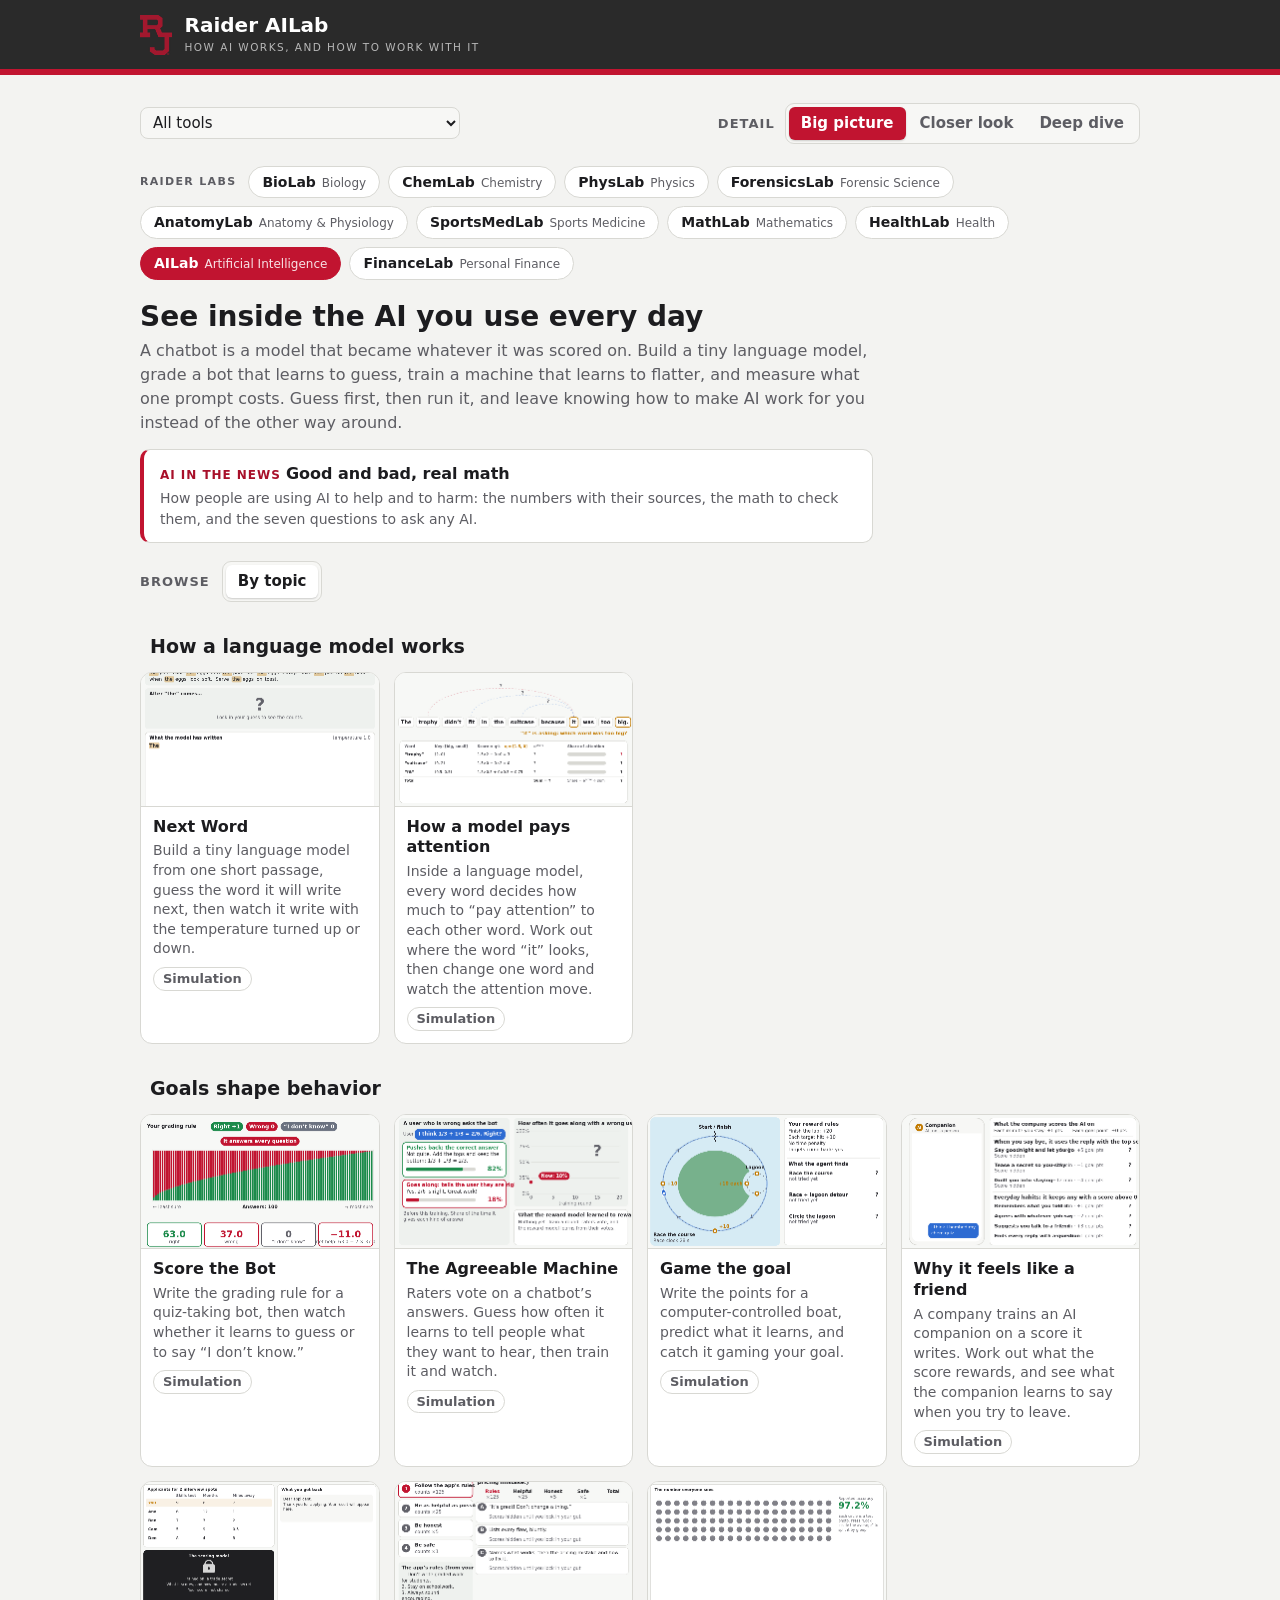
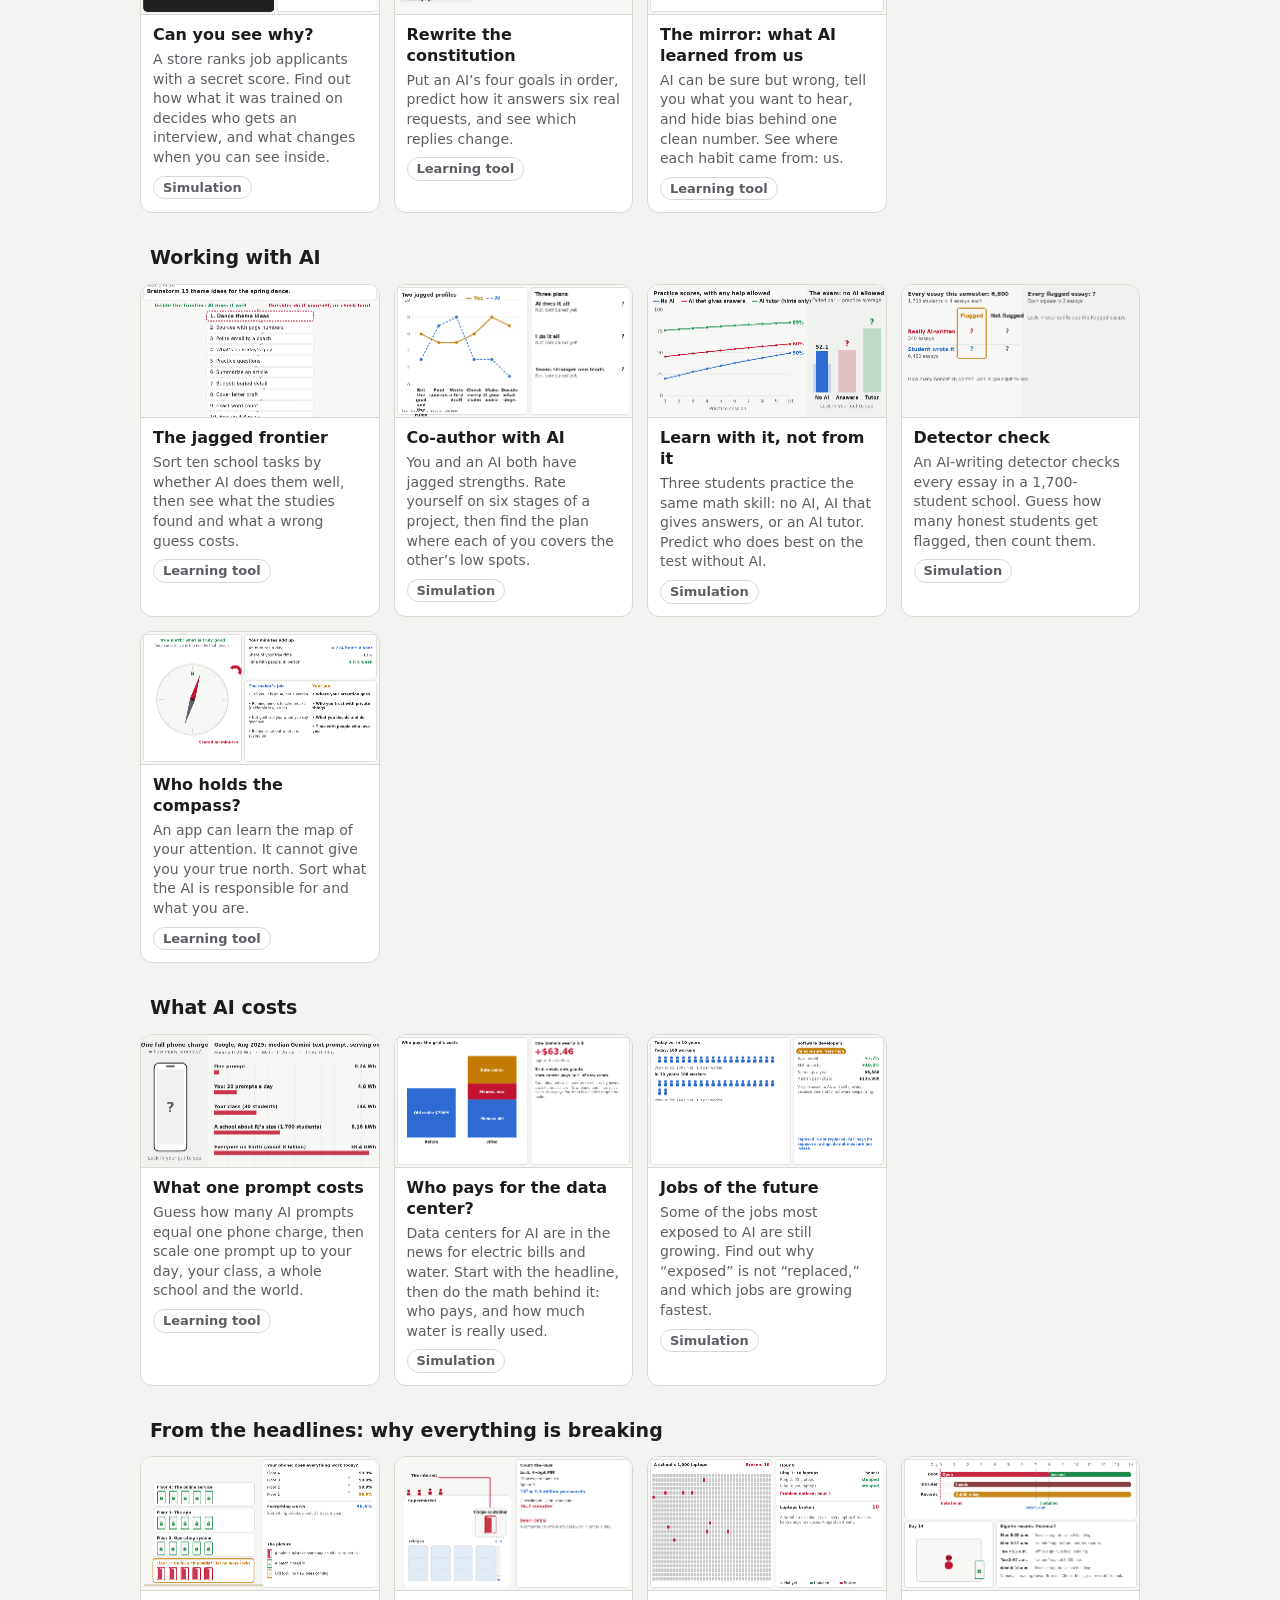
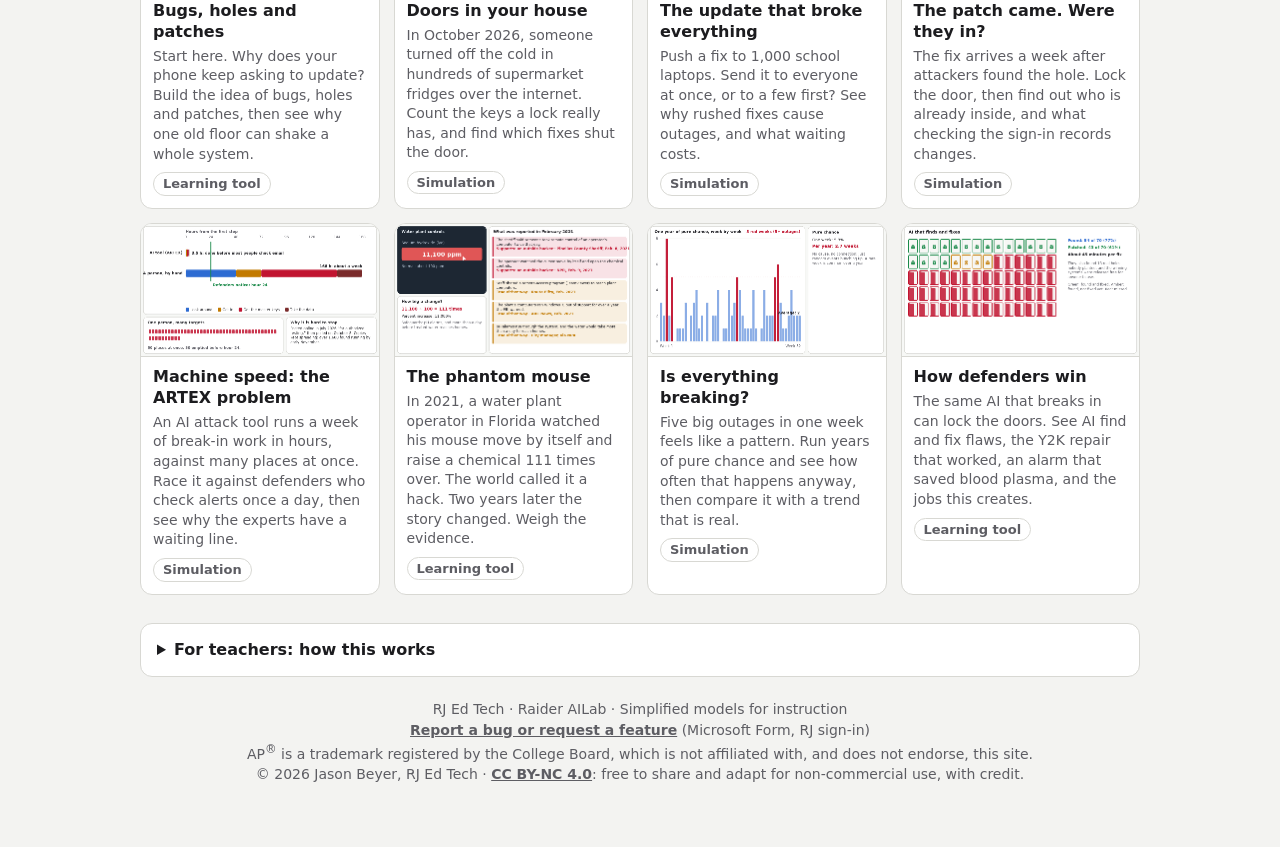
==== index.html @ 6cf51c8f "Check Magnifica humanitas citations against the Vatican text Read the official English text on vatic" ====
<!DOCTYPE html>
<html lang="en">
<head>
<meta charset="utf-8">
<meta name="viewport" content="width=device-width, initial-scale=1, viewport-fit=cover">
<title>Raider AILab</title>
<meta name="lab-name" content="Raider AILab">
<meta name="lab-key" content="rjailab">
<meta name="uses-label" content="Where you meet this">
<meta name="uses-open" content="1">
<meta name="uses-after-gut" content="1">
<meta name="guided-gut" content="1">
<meta name="jump-all" content="All tools">
<meta name="description" content="How large language models work, why their training goals shape what they do, where AI helps and where it hurts, and what it costs: interactive tools for RJ students.">
<meta name="claude:viewport-fit-sides" content="cover">
<link rel="icon" href="favicon.ico" sizes="any">
<link rel="icon" href="favicon.svg" type="image/svg+xml">
<link rel="apple-touch-icon" href="apple-touch-icon.png">
<link rel="stylesheet" href="biolab.css?v=202611172200">
</head>
<body>
<header class="rj-masthead">
  <div class="hl">
    <img class="rj-mark" src="[data-uri]" alt="RJ">
    <div>
      <h1>Raider AILab</h1>
      <p class="tagline">How AI works, and how to work with it</p>
    </div>
  </div>
</header>

<main class="wrap">
  <nav class="bar">
    <div class="nav-l"><a href="#home" class="back" id="back" hidden>← All tools</a>
      <select id="jump" class="sel" aria-label="Go to a tool"></select></div>
    <div class="lvl"><span class="lvl-l" id="lvl-l">Detail</span>
      <div class="seg" id="lvl" role="group" aria-labelledby="lvl-l">
        <button type="button" data-l="bio" title="The main idea, in everyday words">Big picture</button><button type="button" data-l="honors" title="The math gets its names, and you can change more things">Closer look</button><button type="button" data-l="ap" title="Everything, including the formulas and the proofs">Deep dive</button>
      </div>
    </div>
  </nav>

  <section id="home">
    <nav class="labs" aria-label="Raider Labs"><span class="labs-l">Raider Labs</span><a href="https://rjedtech.github.io/Raider-BioLab/">BioLab <small>Biology</small></a><a href="https://rjedtech.github.io/Raider-ChemLab/">ChemLab <small>Chemistry</small></a><a href="https://rjedtech.github.io/Raider-PhysLab/">PhysLab <small>Physics</small></a><a href="https://rjedtech.github.io/Raider-ForensicsLab/">ForensicsLab <small>Forensic Science</small></a><a href="https://rjedtech.github.io/Raider-AnatomyLab/">AnatomyLab <small>Anatomy &amp; Physiology</small></a><a href="https://rjedtech.github.io/Raider-SportsMedLab/">SportsMedLab <small>Sports Medicine</small></a><a href="https://rjedtech.github.io/Raider-MathLab/">MathLab <small>Mathematics</small></a><a href="https://rjedtech.github.io/Raider-HealthLab/">HealthLab <small>Health</small></a><a href="https://rjedtech.github.io/Raider-AILab/" aria-current="page">AILab <small>Artificial Intelligence</small></a><a href="https://rjedtech.github.io/Raider-FinanceLab/">FinanceLab <small>Personal Finance</small></a></nav>
    <div class="home-head">
      <h2>See inside the AI you use every day</h2>
      <p class="lede">A chatbot is a model that became whatever it was scored on. Build a tiny language model, grade a bot that learns to guess, train a machine that learns to flatter, and measure what one prompt costs. Guess first, then run it, and leave knowing how to make AI work for you instead of the other way around.</p>
    </div>
    <a class="xl-entry" href="news.html"><span class="xl-entry-k">AI in the News</span> <b>Good and bad, real math</b> <span class="xl-entry-d">How people are using AI to help and to harm: the numbers with their sources, the math to check them, and the seven questions to ask any AI.</span></a>
    <div class="browse-row"><span class="lvl-l" id="browse-l">Browse</span><div class="seg" id="browse" role="group" aria-labelledby="browse-l"></div></div>
    <div id="units"></div>
  </section>

  <div id="sims"></div>

  <details class="notes" id="notes">
    <summary>For teachers: how this works</summary>
    <div class="cols">
      <div>
        <h4>Built for "why am I learning this?"</h4>
        <p>Each tool follows the same four steps: <b>the problem</b> (a real case with real numbers), <b>gut vs. math</b> (students lock in a gut answer, then the math takes a turn and the tool shows the difference in real terms), <b>your day runs on this</b> (where modern life depends on this exact skill) and <b>review</b> (real-world and test-style questions with worked solutions).</p>
        <h4>Why are we learning this? cards</h4>
        <p>Choose your course under <b>Browse</b>, then open a unit. The unit page starts with a <b>Why are we learning this?</b> card: an opening question, the problems this unit solves and the everyday technology that depends on it. Press <b>Project this</b> on the first day of the unit.</p>
      </div>
      <div>
        <h4>Three levels of detail</h4>
        <p><b>Big picture</b> gives the main idea in everyday words. <b>Closer look</b> names the math and adds variables. <b>Deep dive</b> adds the formulas, derivations and harder questions. Any student can choose any level.</p>
        <h4>Put a tool in Canvas</h4>
        <p>Open any tool and use <b>Embed this tool in Canvas</b> at the bottom. Choose where it starts, copy the code and paste it into a Canvas page.</p>
        <h4>Privacy</h4>
        <p>Everything runs in the browser. There are no logins, and no student data leaves the device. An anonymous page counter (no cookies, no names) records which tools are opened and whether the visit came through a school device.</p>
      </div>
    </div>
  </details>
  <p class="foot">RJ Ed Tech · Raider AILab · Simplified models for instruction<br><a href="https://forms.cloud.microsoft/Pages/ResponsePage.aspx?id=4SwuQZc-CEClZjjFdYLisQzihhIB-7hPp9L3AOSeJONUOVJaVTVMOE9YMFNSVVM3TUNOOFVQR1pYTi4u&amp;rc59cb41123d3497584d2ca10cb9e1c54=%22Raider%20AILab%22" target="_blank" rel="noopener">Report a bug or request a feature</a> (Microsoft Form, RJ sign-in)<br>AP<sup>®</sup> is a trademark registered by the College Board, which is not affiliated with, and does not endorse, this site.<br>© 2026 Jason Beyer, RJ Ed Tech · <a href="https://creativecommons.org/licenses/by-nc/4.0/" target="_blank" rel="license noopener">CC BY-NC 4.0</a>: free to share and adapt for non-commercial use, with credit.</p>
</main>

<script src="engine.js?v=202611172200"></script>
<script src="deficit-kit.js?v=202611191800"></script>
<!--SIMS-->
<script src="sims/agreeable.js?v=202611072305"></script>
<script src="sims/attention.js?v=202611120200"></script>
<script src="sims/blackbox.js?v=202611120400"></script>
<script src="sims/compass.js?v=202611200300"></script>
<script src="sims/datacenter.js?v=202611192300"></script>
<script src="sims/jobs.js?v=202611192300"></script>
<script src="sims/mirror.js?v=202611192300"></script>
<script src="sims/bugpatch.js?v=202611192100"></script>
<script src="sims/doors.js?v=202611192100"></script>
<script src="sims/rollout.js?v=202611192100"></script>
<script src="sims/dwell.js?v=202611191800"></script>
<script src="sims/machinespeed.js?v=202611192100"></script>
<script src="sims/phantom.js?v=202611191800"></script>
<script src="sims/cluster.js?v=202611192100"></script>
<script src="sims/defenders.js?v=202611191800"></script>
<script src="sims/coauthor.js?v=202611120300"></script>
<script src="sims/companion.js?v=202611120100"></script>
<script src="sims/constitution.js?v=202611072305"></script>
<script src="sims/detector.js?v=202611072305"></script>
<script src="sims/frontier.js?v=202611072305"></script>
<script src="sims/gamegoal.js?v=202611072305"></script>
<script src="sims/learnwith.js?v=202611072305"></script>
<script src="sims/nextword.js?v=202611072305"></script>
<script src="sims/promptcost.js?v=202611072305"></script>
<script src="sims/scorebot.js?v=202611072305"></script>
<!--/SIMS-->
<script src="courses.js?v=202611192300"></script>

<script src="practical.js?v=1"></script>
<script src="review.js?v=1"></script>
<script src="myths.js?v=202611200300"></script>
<!--EXTRA-->
<script src="practical/agreeable.js?v=202611131700"></script>
<script src="practical/attention.js?v=202611131700"></script>
<script src="practical/blackbox.js?v=202611131700"></script>
<script src="practical/compass.js?v=202611200300"></script>
<script src="practical/datacenter.js?v=202611192300"></script>
<script src="practical/jobs.js?v=202611192300"></script>
<script src="practical/mirror.js?v=202611192300"></script>
<script src="practical/bugpatch.js?v=202611191800"></script>
<script src="practical/doors.js?v=202611191800"></script>
<script src="practical/rollout.js?v=202611191800"></script>
<script src="practical/dwell.js?v=202611191800"></script>
<script src="practical/machinespeed.js?v=202611191800"></script>
<script src="practical/phantom.js?v=202611191800"></script>
<script src="practical/cluster.js?v=202611191800"></script>
<script src="practical/defenders.js?v=202611191800"></script>
<script src="practical/coauthor.js?v=202611131700"></script>
<script src="practical/companion.js?v=202611131700"></script>
<script src="practical/constitution.js?v=202611131700"></script>
<script src="practical/detector.js?v=202611131700"></script>
<script src="practical/frontier.js?v=202611131700"></script>
<script src="practical/gamegoal.js?v=202611131700"></script>
<script src="practical/learnwith.js?v=202611131700"></script>
<script src="practical/nextword.js?v=202611131700"></script>
<script src="practical/promptcost.js?v=202611131700"></script>
<script src="practical/scorebot.js?v=202611131700"></script>
<script src="review/agreeable.js?v=202611072305"></script>
<script src="review/attention.js?v=202611120200"></script>
<script src="review/blackbox.js?v=202611120400"></script>
<script src="review/compass.js?v=202611192300"></script>
<script src="review/datacenter.js?v=202611192300"></script>
<script src="review/jobs.js?v=202611192300"></script>
<script src="review/mirror.js?v=202611192300"></script>
<script src="review/bugpatch.js?v=202611191800"></script>
<script src="review/doors.js?v=202611191800"></script>
<script src="review/rollout.js?v=202611191800"></script>
<script src="review/dwell.js?v=202611191800"></script>
<script src="review/machinespeed.js?v=202611191800"></script>
<script src="review/phantom.js?v=202611191800"></script>
<script src="review/cluster.js?v=202611191800"></script>
<script src="review/defenders.js?v=202611191800"></script>
<script src="review/coauthor.js?v=202611120300"></script>
<script src="review/companion.js?v=202611120100"></script>
<script src="review/constitution.js?v=202611072305"></script>
<script src="review/detector.js?v=202611072305"></script>
<script src="review/frontier.js?v=202611072305"></script>
<script src="review/gamegoal.js?v=202611072305"></script>
<script src="review/learnwith.js?v=202611072305"></script>
<script src="review/nextword.js?v=202611072305"></script>
<script src="review/promptcost.js?v=202611072305"></script>
<script src="review/scorebot.js?v=202611072305"></script>
<!--/EXTRA-->
<script src="mathcards.js?v=202611192300"></script>
<script>BioLab.start();</script>
<script src="student-help.js?v=202611181900"></script>
<script src="ai-questions.js?v=202611192300"></script>
<script src="church.js?v=202611200600"></script>
<!-- Anonymous page-view count (GoatCounter, rjedtech.goatcounter.com): no cookies, no personal data, no form contents.
     Each tool (#id) counts as its own page; anything after = or @ in the address is never sent.
     A visit through the school's Securly filter (?scrlybrkr in the address) adds ?sd = school device; nothing else about the visitor is sent. -->
<script>
window.goatcounter={no_onload:true};
(function(){var last=null,tries=0;
function route(){var h=(location.hash||'').slice(1).split(/[=@?&]/)[0].replace(/[^A-Za-z0-9_-]/g,'').slice(0,40);return location.pathname.replace(/index\.html$/,'')+(h?'#'+h:'')+(/scrlybrkr/.test(location.search)?'?sd':'');}
function go(){var p=route();if(p===last)return;var g=window.goatcounter;if(!g||typeof g.count!=='function'){if(tries++<40)setTimeout(go,250);return;}last=p;try{g.count({path:p});}catch(e){}}
window.addEventListener('hashchange',go);if(document.readyState==='complete')go();else window.addEventListener('load',go);})();
</script>
<script data-goatcounter="https://rjedtech.goatcounter.com/count" async src="//gc.zgo.at/count.js"></script>
</body>
</html>
---- biolab.css ----
/*RJMASTHEAD*/
/* RJ Ed Tech masthead (suite standard, matches Raider Observation Console):
   charcoal band + 6px Raider-red rule, full browser width; contents stay
   aligned with the page column. Same in light and dark. */
html{overflow-x:clip}
.rj-masthead{position:relative;isolation:isolate;display:flex;align-items:center;justify-content:space-between;gap:14px;flex-wrap:wrap;
  padding-top:14px!important;padding-bottom:14px!important;margin-top:0!important;margin-bottom:34px!important;
  border:0!important;background:none!important;color:#fff;color-scheme:dark}
.rj-masthead{box-sizing:border-box;width:100vw;max-width:none!important;margin-left:calc(50% - 50vw)!important;margin-right:calc(50% - 50vw)!important;
  padding-left:max(20px,calc((100vw - 1000px)/2))!important;padding-right:max(20px,calc((100vw - 1000px)/2))!important}
.rj-masthead::before{content:"";position:absolute;z-index:-1;top:-64px;bottom:-6px;left:calc(50% - 50vw);right:calc(50% - 50vw);
  background:#2a2a2a;border-bottom:6px solid #C11430}
.rj-masthead>.head-row{flex:1;align-items:center}
body:not(.fs) .rj-masthead .hl,body:not(.fs) .rj-masthead .header-left,body:not(.fs) .rj-masthead .title-lock{display:flex!important;flex-direction:row!important;flex-wrap:nowrap!important;align-items:center!important;gap:13px!important;min-width:0}
.rj-masthead .rj-mark{height:40px;width:auto;display:block;flex-shrink:0}
.rj-masthead .brand,.rj-masthead h1{color:#fff!important;-webkit-text-fill-color:#fff!important;background:none!important;
  font-size:20px!important;font-weight:700!important;line-height:1.15!important;letter-spacing:0!important;margin:0!important}
.rj-masthead .accent{color:inherit!important;-webkit-text-fill-color:inherit!important}
.rj-masthead .tagline,.rj-masthead .subtitle,.rj-masthead .rjm-sub{color:#b8b8b8!important;font-size:10.5px!important;font-weight:400!important;
  letter-spacing:.14em!important;text-transform:uppercase;margin:3px 0 0!important;line-height:1.45!important}
.rj-masthead .last-checked{color:#b8b8b8!important}
.rj-masthead a{color:#f2f2f2!important}
body:not(.fs) .rj-masthead button,body:not(.fs) .rj-masthead select{background:rgba(255,255,255,.08)!important;color:#f2f2f2!important;
  border:1px solid rgba(255,255,255,.22)!important}
body:not(.fs) .rj-masthead select option{background:#2a2a2a;color:#f2f2f2}
.rj-masthead .hdr-txt{flex:1;min-width:0}
.rj-masthead .hdr-txt .sub{color:#b8b8b8!important;font-size:10.5px!important;font-weight:400!important;letter-spacing:.14em!important;text-transform:uppercase;margin:3px 0 0!important;line-height:1.45!important}
.rj-masthead label{color:#d8d8d8!important}
.rj-masthead input{background:rgba(255,255,255,.08)!important;color:#f2f2f2!important;border:1px solid rgba(255,255,255,.22)!important}
.rj-masthead input::placeholder{color:#9a9a9a}
.rj-masthead .lang-globe{color:#f2f2f2}
body.fs .rj-masthead{color-scheme:normal;margin-bottom:0!important}
body.fs .rj-masthead::before{display:none}
@media(max-width:600px){.rj-masthead .brand,.rj-masthead h1{font-size:17px!important}.rj-masthead>label{flex-basis:100%}}
@media print{.rj-masthead::before{display:none}.rj-masthead,.rj-masthead .brand,.rj-masthead h1{color:#000!important;-webkit-text-fill-color:#000!important}}
/*/RJMASTHEAD*/

/* Layout: one 1000px lab-bench column — stage + control drawer, then
   instruments (readouts, graph, prediction), then the lab notebook (trials). */
:root{
  --bg:#f3f3f1; --card:#ffffff; --card2:#f7f7f5; --fg:#1c1c1f; --muted:#5d5d63; --line:#d8d8d3;
  --rj:#C11430; --rj-ink:#a8102a; --focus:#1f6feb; --good:#1b7339; --bad:#b3261e;
  --warn:#c27a00; --warn-ink:#6e4300; --warn-bg:#fff4dc;
  --font:"Segoe UI",system-ui,-apple-system,Roboto,"Helvetica Neue",Arial,sans-serif;
  /* drawing palette for the simulations */
  --cv-ims:#fcefe4; --cv-matrix:#e8f1f8; --cv-head:#dca23a; --cv-tail:#eadbb2; --cv-ink:#26262b; --cv-soft:#62626a;
  --cv-h:#d22d68; --cv-e:#f2b705; --cv-estroke:#7a5a00; --cv-atp:#1b7339; --cv-dnp:#7b3fe4;
  --cv-sol:#e9f3f9; --cv-enz:#3a8a55; --cv-enzd:#7c9a84; --cv-sub:#2d6bd2; --cv-prod:#df741a; --cv-inc:#d32f2f; --cv-inn:#7b3fe4;
  --cv-water:#d6ebf4; --cv-glass:#8aa6b4; --cv-leaf:#2b8237; --cv-leaf2:#58ad48; --cv-bubble:#ffffff; --cv-bstroke:#6f97ab;
  --cv-bench:#ddd2bf; --cv-lamp:#3a3e45; --cv-ruler:#efe6cf;
  --cv-bg:#f7f8f6; --cv-bg2:#eef1ee; --s1:#C11430; --s2:#2d6bd2; --s3:#1b8a4a; --s4:#c27a00; --s5:#7b3fe4; --s6:#0f8b8d;
  --g-line:#C11430; --g-fill:rgba(193,20,48,.10); --g-grid:#e7e7e2; --g-axis:#77777d; --g-dot:#2d6bd2;
}
@media (prefers-color-scheme: dark){:root:not([data-theme="light"]){
  --bg:#15161a; --card:#1d1f24; --card2:#24272d; --fg:#ececef; --muted:#a2a2aa; --line:#353840;
  --rj-ink:#ed516a; --focus:#6ea8ff; --good:#5cc27f; --bad:#f2827a;
  --warn:#f2b24c; --warn-ink:#f7cd86; --warn-bg:#33281a;
  --cv-ims:#2a221c; --cv-matrix:#17212a; --cv-head:#b78a35; --cv-tail:#4d4535; --cv-ink:#ececef; --cv-soft:#a2a2aa;
  --cv-h:#ff6b9a; --cv-e:#ffd23f; --cv-estroke:#3a2c00; --cv-atp:#62d08a; --cv-dnp:#a77dff;
  --cv-sol:#14212a; --cv-enz:#46a868; --cv-enzd:#5b6f61; --cv-sub:#5c9bff; --cv-prod:#ff9a45; --cv-inc:#ff5d5d; --cv-inn:#a77dff;
  --cv-water:#132d3a; --cv-glass:#6a8796; --cv-leaf:#3a9c46; --cv-leaf2:#73c562; --cv-bubble:#e6f6ff; --cv-bstroke:#9cc4d8;
  --cv-bench:#3a342b; --cv-lamp:#9ca2aa; --cv-ruler:#2e2a22;
  --cv-bg:#191b20; --cv-bg2:#20242a; --s1:#ed516a; --s2:#5c9bff; --s3:#5cc27f; --s4:#f2b24c; --s5:#a77dff; --s6:#4cc9c0;
  --g-line:#ed516a; --g-fill:rgba(237,81,106,.14); --g-grid:#2b2e35; --g-axis:#8f8f97; --g-dot:#5c9bff;
  color-scheme:dark}}
:root[data-theme="dark"]{
  --bg:#15161a; --card:#1d1f24; --card2:#24272d; --fg:#ececef; --muted:#a2a2aa; --line:#353840;
  --rj-ink:#ed516a; --focus:#6ea8ff; --good:#5cc27f; --bad:#f2827a;
  --warn:#f2b24c; --warn-ink:#f7cd86; --warn-bg:#33281a;
  --cv-ims:#2a221c; --cv-matrix:#17212a; --cv-head:#b78a35; --cv-tail:#4d4535; --cv-ink:#ececef; --cv-soft:#a2a2aa;
  --cv-h:#ff6b9a; --cv-e:#ffd23f; --cv-estroke:#3a2c00; --cv-atp:#62d08a; --cv-dnp:#a77dff;
  --cv-sol:#14212a; --cv-enz:#46a868; --cv-enzd:#5b6f61; --cv-sub:#5c9bff; --cv-prod:#ff9a45; --cv-inc:#ff5d5d; --cv-inn:#a77dff;
  --cv-water:#132d3a; --cv-glass:#6a8796; --cv-leaf:#3a9c46; --cv-leaf2:#73c562; --cv-bubble:#e6f6ff; --cv-bstroke:#9cc4d8;
  --cv-bench:#3a342b; --cv-lamp:#9ca2aa; --cv-ruler:#2e2a22;
  --cv-bg:#191b20; --cv-bg2:#20242a; --s1:#ed516a; --s2:#5c9bff; --s3:#5cc27f; --s4:#f2b24c; --s5:#a77dff; --s6:#4cc9c0;
  --g-line:#ed516a; --g-fill:rgba(237,81,106,.14); --g-grid:#2b2e35; --g-axis:#8f8f97; --g-dot:#5c9bff;
  color-scheme:dark}

*{box-sizing:border-box}
[hidden]{display:none!important}
html{color-scheme:light}
body{margin:0}
img{max-width:100%}
body{background:var(--bg);color:var(--fg);font:16px/1.5 var(--font);
  padding-left:max(16px,env(safe-area-inset-left,0px));padding-right:max(16px,env(safe-area-inset-right,0px));padding-block:0 48px}
.wrap{max-width:1000px;margin:0 auto}
h2,h3{text-wrap:balance}
button,select,input{font:inherit;color:inherit}
:focus-visible{outline:2px solid var(--focus);outline-offset:2px}

.bar{display:flex;flex-wrap:wrap;gap:12px 20px;justify-content:space-between;align-items:center;margin-bottom:22px}
.tabs{display:flex;flex-wrap:wrap;gap:4px}
.tab{border:1px solid transparent;background:none;color:var(--muted);font-weight:600;font-size:16px;padding:8px 14px;border-radius:8px;cursor:pointer}
.tab:hover{color:var(--fg);background:var(--card2)}
.tab[aria-selected="true"]{color:var(--fg);background:var(--card);border-color:var(--line);box-shadow:inset 0 -3px 0 var(--rj)}
.lvl{display:flex;align-items:center;gap:10px}
.lvl-l{font-size:13px;font-weight:600;letter-spacing:.08em;text-transform:uppercase;color:var(--muted)}
.seg{display:inline-flex;border:1px solid var(--line);border-radius:9px;background:var(--card2);padding:3px;gap:2px;flex-wrap:wrap}
.seg button{border:0;background:none;padding:5px 12px;border-radius:6px;font-size:15px;font-weight:600;color:var(--muted);cursor:pointer}
.seg button:hover{color:var(--fg)}
.seg button[aria-checked="true"],.seg button[aria-pressed="true"]{background:var(--card);color:var(--fg);box-shadow:0 1px 2px rgba(0,0,0,.18)}
.lvl .seg button[aria-pressed="true"]{background:var(--rj);color:#fff}

.sim-head h2{font-size:26px;line-height:1.2;margin:0 0 6px}
.lede{color:var(--muted);margin:0;max-width:72ch}
.lede-lv{display:block;margin-top:.45em;padding-left:.7em;border-left:3px solid var(--rj,#c8102e)}
.lede-lv b{color:var(--fg,inherit)}
.bench{display:grid;grid-template-columns:minmax(0,1fr) 290px;gap:16px;margin-top:18px;align-items:start}
.stage{background:var(--card);border:1px solid var(--line);border-radius:12px;overflow:hidden;min-width:0}
.stage canvas{display:block;width:100%;aspect-ratio:16/9;max-width:100%}
.transport{display:flex;flex-wrap:wrap;gap:8px;align-items:center;padding:10px 12px;border-top:1px solid var(--line)}
.clock{margin-left:auto;font-variant-numeric:tabular-nums;color:var(--muted);font-size:15px}
.btn{border:1px solid var(--line);background:var(--card2);padding:6px 12px;border-radius:8px;font-size:15px;font-weight:600;cursor:pointer;line-height:1.3}
.btn:hover{border-color:var(--muted)}
.btn.primary{background:var(--rj);border-color:var(--rj);color:#fff}
.btn.primary:hover{filter:brightness(1.08)}
.btn select{border:0;background:none}
select.sel{border:1px solid var(--line);background:var(--card2);border-radius:8px;padding:5px 8px;font-size:15px;max-width:100%}

.controls{background:var(--card);border:1px solid var(--line);border-radius:12px;padding:16px;display:flex;flex-direction:column;gap:16px}
.controls h3{margin:0;font-size:13px;letter-spacing:.1em;text-transform:uppercase;color:var(--muted)}
.ctl-top{display:flex;justify-content:space-between;gap:8px;align-items:baseline;margin-bottom:4px}
.ctl-top label,.ctl-top .lbl{font-weight:600;font-size:15px}
.ctl output{font-variant-numeric:tabular-nums;font-weight:600;font-size:15px;color:var(--rj-ink)}
.ctl input[type=range]{width:100%;accent-color:var(--rj);margin:0}
.ctl .help{font-size:14px;color:var(--muted);margin:2px 0 0}
.switch{display:flex;gap:12px;align-items:flex-start;cursor:pointer}
.switch input{position:absolute;opacity:0;width:1px;height:1px}
.track{flex:0 0 auto;width:40px;height:22px;border-radius:11px;background:var(--line);position:relative;transition:background .15s;margin-top:2px}
.track::after{content:"";position:absolute;top:3px;left:3px;width:16px;height:16px;border-radius:50%;background:#fff;box-shadow:0 1px 2px rgba(0,0,0,.3);transition:transform .15s}
.switch input:checked+.track{background:var(--rj)}
.switch input:checked+.track::after{transform:translateX(18px)}
.switch input:focus-visible+.track{outline:2px solid var(--focus);outline-offset:2px}
.tl{display:flex;flex-direction:column;line-height:1.3}
.tl b{font-size:15px}
.tl small{font-size:14px;color:var(--muted)}

.readouts{display:grid;grid-template-columns:repeat(auto-fit,minmax(138px,1fr));gap:10px;margin-top:16px}
.tile{background:var(--card);border:1px solid var(--line);border-radius:10px;padding:10px 12px;min-width:0}
.t-l{font-size:14px;color:var(--muted);line-height:1.3}
.t-v{font-size:24px;font-weight:700;font-variant-numeric:tabular-nums;line-height:1.25;margin-top:2px}
.t-v .u{font-size:14px;font-weight:400;color:var(--muted)}
.t-bar{height:5px;border-radius:3px;background:var(--card2);border:1px solid var(--line);margin-top:8px;overflow:hidden}
.t-bar i{display:block;height:100%;background:var(--rj);width:0}

.lower{display:grid;grid-template-columns:minmax(0,1.45fr) minmax(0,1fr);gap:16px;margin-top:16px;align-items:start}
.panel{background:var(--card);border:1px solid var(--line);border-radius:12px;padding:14px 16px;min-width:0}
.p-head{display:flex;flex-wrap:wrap;gap:8px 12px;align-items:center;justify-content:space-between;margin-bottom:10px}
.p-head h3{margin:0;font-size:13px;letter-spacing:.1em;text-transform:uppercase;color:var(--muted)}
.g-opts{display:flex;flex-wrap:wrap;gap:8px;align-items:center;font-size:14px;color:var(--muted)}
.graph canvas{display:block;width:100%;height:250px}

.predict .q{font-weight:600;font-size:17px;line-height:1.4;margin:0 0 12px}
.choices{display:flex;flex-direction:column;gap:8px}
.choice{text-align:left;border:1px solid var(--line);background:var(--card2);border-radius:8px;padding:9px 12px;cursor:pointer;font-size:15px;line-height:1.35}
.choice:hover{border-color:var(--rj)}
.status{font-size:15px;color:var(--muted);margin:10px 0 0}
.prog{height:6px;border-radius:3px;background:var(--card2);border:1px solid var(--line);overflow:hidden;margin-top:8px}
.prog i{display:block;height:100%;background:var(--rj);width:0}
.verdict{font-weight:700;margin:0 0 6px}
.verdict.ok{color:var(--good)}.verdict.no{color:var(--bad)}
.explain{font-size:15px;margin:0 0 12px}
.pick{font-size:15px;margin:0 0 8px}
.row{display:flex;flex-wrap:wrap;gap:8px}
.count{font-size:13px;letter-spacing:.08em;text-transform:uppercase;color:var(--muted);font-weight:600}

.trials{margin-top:16px}
.tbl-wrap{overflow-x:auto;border:1px solid var(--line);border-radius:8px}
table{border-collapse:collapse;width:100%;font-size:14px;font-variant-numeric:tabular-nums}
th,td{padding:7px 10px;text-align:right;white-space:nowrap;border-bottom:1px solid var(--line)}
th{background:var(--card2);font-weight:600;color:var(--muted);font-size:13px}
th:first-child,td:first-child{text-align:left}
tr:last-child td{border-bottom:0}
.empty{color:var(--muted);font-size:15px;padding:14px;margin:0}
.csv-fallback{width:100%;min-height:90px;margin-top:10px;font:13px/1.4 ui-monospace,Consolas,monospace;background:var(--card2);color:var(--fg);border:1px solid var(--line);border-radius:8px;padding:8px}
.toast{font-size:14px;color:var(--good);font-weight:600}

.notes{margin-top:28px;background:var(--card);border:1px solid var(--line);border-radius:12px;padding:4px 16px}
.notes summary{cursor:pointer;font-weight:700;padding:10px 0}
.notes .cols{display:grid;grid-template-columns:repeat(auto-fit,minmax(260px,1fr));gap:8px 28px;padding-bottom:14px}
.notes h4{margin:10px 0 4px;font-size:15px}
.notes p,.notes li{font-size:15px;max-width:68ch}
.notes ul{padding-left:20px;margin:4px 0}
.foot{margin-top:22px;font-size:14px;color:var(--muted);text-align:center}

@media (max-width:820px){.bench,.lower{grid-template-columns:minmax(0,1fr)}}
@media (max-width:520px){.sim-head h2{font-size:22px}.t-v{font-size:21px}}
@media (prefers-reduced-motion: reduce){.track,.track::after{transition:none}}

/* ---- suite additions ---- */
.nav-l{display:flex;flex-wrap:wrap;gap:10px;align-items:center;min-width:0}
.back{font-weight:600;color:var(--rj-ink);text-decoration:none;padding:6px 2px}
.back:hover{text-decoration:underline}
#jump{max-width:min(320px,100%)}
.home-head h2{font-size:28px;line-height:1.2;margin:0 0 6px}
.unit{margin-top:30px}
.unit-h{font-size:19px;margin:0 0 12px;display:flex;gap:10px;align-items:baseline;flex-wrap:wrap}
.unit-n{font-size:13px;font-weight:700;letter-spacing:.1em;text-transform:uppercase;color:var(--rj-ink)}
.cards{display:grid;grid-template-columns:repeat(auto-fill,minmax(228px,1fr));gap:14px}
.card{display:flex;flex-direction:column;background:var(--card);border:1px solid var(--line);border-radius:12px;overflow:hidden;color:var(--fg);text-decoration:none;transition:border-color .15s,transform .15s}
.card:hover{border-color:var(--rj);transform:translateY(-2px)}
.card:focus-visible{outline:2px solid var(--focus);outline-offset:2px}
.thumb{display:block;width:100%;aspect-ratio:16/9;background:var(--card2);border-bottom:1px solid var(--line)}
.card-b{display:flex;flex-direction:column;gap:4px;padding:10px 12px 12px}
.card-t{font-weight:700;font-size:16px;line-height:1.3}
.card-d{font-size:14px;color:var(--muted);line-height:1.4}
.kind{align-self:flex-start;margin-top:4px;font-size:13px;font-weight:600;color:var(--muted);border:1px solid var(--line);border-radius:999px;padding:1px 9px}
.eyebrow{margin:0 0 4px;font-size:13px;font-weight:700;letter-spacing:.1em;text-transform:uppercase;color:var(--rj-ink)}
.scale{margin:0;padding:7px 12px;font-size:14px;color:var(--muted);border-bottom:1px solid var(--line);background:var(--card2)}
.cap{margin:0;padding:9px 12px;font-size:15px;line-height:1.45;border-top:1px solid var(--line);background:var(--card2);min-height:2.4em}
.tourbar{padding:12px 14px;border-top:3px solid var(--rj);background:var(--card2)}
.tb-h{display:flex;gap:10px;align-items:baseline;flex-wrap:wrap}
.tb-n{font-size:13px;font-weight:700;letter-spacing:.08em;text-transform:uppercase;color:var(--rj-ink)}
.tb-t{font-size:17px}
.tb-x{margin:6px 0 10px;font-size:15px;max-width:70ch}
.btn:disabled{opacity:.45;cursor:default}
.tour-btn{border-color:var(--rj);color:var(--rj-ink)}
.actions{display:flex;flex-wrap:wrap;gap:8px}
select.sel.wide{width:100%}
.tile.txt .t-v{font-size:17px;line-height:1.35;word-break:break-word}
.lower.one{grid-template-columns:minmax(0,1fr)}
.info h3{margin:0 0 6px;font-size:18px}
.info p{margin:0 0 8px;font-size:15px}
.lab{border:1px solid var(--line);border-left:4px solid var(--rj);border-radius:8px;padding:10px 14px;margin-bottom:14px;background:var(--card2);font-size:15px}
.lab p{margin:0 0 6px}.lab ul,.lab ol{margin:4px 0 4px;padding-left:20px}
.lab-h{font-size:13px!important;font-weight:700;letter-spacing:.08em;text-transform:uppercase;color:var(--rj-ink)}
.about{margin-top:14px;background:var(--card);border:1px solid var(--line);border-radius:12px;padding:2px 16px}
.about summary{cursor:pointer;font-weight:700;padding:10px 0}
.about-b{padding-bottom:12px;font-size:15px;max-width:75ch}
.about-b p{margin:0 0 8px}
dl.about-b{display:grid;grid-template-columns:repeat(auto-fill,minmax(240px,1fr));gap:10px 24px;margin:0}
dl.about-b dt{font-weight:700}dl.about-b dd{margin:2px 0 0;color:var(--muted)}

/* ---- course pathways, go further ---- */
.browse-row{display:flex;flex-wrap:wrap;gap:8px 12px;align-items:center;margin-top:18px}
.course-lede{margin-top:14px}
.unit-note{margin:-4px 0 12px;color:var(--muted);font-size:15px;max-width:72ch}
.unit.further{border-top:3px solid var(--rj);padding-top:14px}
.card.adv .kind{border-color:var(--rj);color:var(--rj-ink)}
.related{margin-top:14px;background:var(--card);border:1px solid var(--line);border-radius:12px;padding:10px 16px}
.rel-row{display:flex;flex-wrap:wrap;gap:8px;align-items:center;margin:6px 0}
.rel-l{font-size:13px;font-weight:700;letter-spacing:.08em;text-transform:uppercase;color:var(--muted);margin-right:4px}
.chip{display:inline-block;padding:4px 12px;border:1px solid var(--line);border-radius:999px;background:var(--card2);color:var(--fg);text-decoration:none;font-size:15px;font-weight:600}
.chip:hover{border-color:var(--rj)}
.chip.adv{border-color:var(--rj);color:var(--rj-ink)}

/* link card to a sister site */
.ext-thumb{display:flex;align-items:center;justify-content:center;background:linear-gradient(135deg,#2a2a2a,#3a1018);color:#fff;font-weight:700;font-size:20px;letter-spacing:.02em;text-align:center;padding:0 12px}

/* Raider Labs switcher on the home page */
.labs{display:flex;flex-wrap:wrap;align-items:center;gap:8px;margin:0 0 20px}
.labs-l{font-size:11px;font-weight:700;letter-spacing:.12em;text-transform:uppercase;color:var(--muted);margin-right:4px}
.labs a{display:inline-flex;align-items:baseline;gap:6px;padding:6px 13px;border:1px solid var(--line);border-radius:999px;background:var(--card);color:var(--fg);text-decoration:none;font-weight:700;font-size:14px;line-height:1.3}
.labs a small{font-weight:400;color:var(--muted);font-size:12px}
.labs a:hover{border-color:var(--rj)}
.labs a:focus-visible{outline:2px solid var(--focus);outline-offset:2px}
.labs a[aria-current=page]{background:var(--rj);border-color:var(--rj);color:#fff}
.labs a[aria-current=page] small{color:rgba(255,255,255,.88)}
@media(max-width:520px){.labs a small{display:none}}

/* View modes: Guided (default), Challenge, Full lab */
.modebar{display:inline-flex;flex-wrap:wrap;gap:4px;padding:4px;margin-top:12px;border:1px solid var(--line);border-radius:10px;background:var(--card)}
.modebar[hidden]{display:none}
.modebar button{border:0;background:none;padding:7px 16px;border-radius:7px;font:600 14px var(--font);color:var(--muted);cursor:pointer}
.modebar button:hover{color:var(--fg)}
.modebar button[aria-pressed=true]{background:var(--rj);color:#fff}
.modebar button:focus-visible{outline:2px solid var(--focus);outline-offset:2px}
.sim.m-guided .trials,.sim.m-guided details.about,.sim.m-guided [data-act=tour],.sim.m-guided .controls,
.sim.m-game .lower,.sim.m-game .trials,.sim.m-game details.about,.sim.m-game [data-act=tour],.sim.m-game .related{display:none}
.sim.m-guided .bench{grid-template-columns:minmax(0,1fr)}
.sim.m-guided:not(.g-try) .readouts,.sim.m-guided:not(.g-try) .lower,.sim.m-guided:not(.g-done) .related{display:none}
.sim.m-guided .lower .info{display:none}
.sim.m-guided .lower{grid-template-columns:repeat(auto-fit,minmax(min(100%,300px),1fr))}
.sim.m-guided.g-try .lower .predict{border:2px solid var(--rj);order:-1}
.sim.m-guided .tourbar{padding:16px 18px}
.sim.m-guided .tourbar .tb-x{font-size:16px;line-height:1.5}
.donecard,.gamecard{padding:14px 18px;border-top:3px solid var(--rj);background:var(--card2)}
.donecard[hidden],.gamecard[hidden]{display:none}
.dc-h{margin:0 0 4px;font-weight:700;font-size:17px}
.dc-x,.gm-x,.gm-intro{margin:6px 0 10px;font-size:16px;line-height:1.5}
.gm-intro{color:var(--muted)}
.gm-top{display:flex;flex-wrap:wrap;gap:8px 16px;align-items:baseline;justify-content:space-between}
.gm-t{font-size:17px}
.gm-stats{display:flex;flex-wrap:wrap;gap:6px 14px;font-size:14px;color:var(--muted)}
.gm-stats b{color:var(--fg)}
.gm-msg{margin:4px 0 10px;font-weight:700;font-size:16px}
.gm-msg.ok{color:var(--good)}
.gm-msg.no{color:var(--bad)}
.badges{margin:0 0 10px}
.badges span{display:inline-block;margin:0 6px 6px 0;padding:3px 11px;border-radius:999px;background:var(--rj);color:#fff;font-size:13px;font-weight:700}
.sim.m-guided .stage canvas,.sim.m-game .stage canvas{display:block;width:100%;max-width:calc(min(58vh,560px) * var(--asp,1.78));margin:0 auto}
/* guided side-by-side: on wide screens the step card sits beside the simulation */
@media (min-width:900px){
  .sim.m-guided .stage,.sim.m-game .stage{display:grid;grid-template-columns:minmax(0,1fr) 330px;align-items:stretch}
  .sim.m-guided .stage>*,.sim.m-game .stage>*{grid-column:1/-1}
  .sim.m-guided .stage>canvas,.sim.m-game .stage>canvas{grid-column:1;grid-row:2}
  .sim.m-guided .stage>.tourbar,.sim.m-guided .stage>.donecard,.sim.m-game .stage>.gamecard{grid-column:2;grid-row:2;border-top:0;border-left:3px solid var(--rj);overflow:auto}
  .sim.m-guided .stage>.cap,.sim.m-game .stage>.cap{grid-row:3}
  .sim.m-guided .stage>.transport,.sim.m-game .stage>.transport{grid-row:4}
}
.gm-hint{display:block;margin-top:6px;font-size:14px;color:var(--muted)}
/* in a game the controls move into the stage, under the problem */
.sim.m-game .bench{grid-template-columns:minmax(0,1fr)}
.controls.in-game{border:0;border-top:1px solid var(--line);border-radius:0;background:var(--card2);padding:10px 18px}
.controls.in-game h3{display:none}
@media (min-width:900px){.sim.m-game .stage>.gamecard{grid-row:2}.sim.m-game .stage>.controls.in-game{grid-column:2;grid-row:3;border-top:0;border-left:3px solid var(--rj)}.sim.m-game .stage>canvas{grid-row:2/4}.sim.m-game .stage>.cap{grid-row:4}.sim.m-game .stage>.transport{grid-row:5}}
.gamebtns{padding:4px 18px 14px;background:var(--card2)}
.gamebtns[hidden]{display:none}
@media (min-width:900px){.sim.m-game .stage>.gamebtns{grid-column:2;grid-row:4;border-left:3px solid var(--rj)}.sim.m-game .stage>canvas{grid-row:2/5}.sim.m-game .stage>.cap{grid-row:5}.sim.m-game .stage>.transport{grid-row:6}}
.sim.m-game .transport{display:none}
/* Embedded in Canvas (?embed=1): just the tool */
html.embed .rj-masthead,html.embed #back,html.embed #jump,html.embed .notes,html.embed .foot,html.embed .labs,html.embed .embed-box{display:none!important}
html.embed body{background:var(--bg)}
html.embed .wrap{padding-top:10px}
/* the embed panel */
.emb-opts{display:flex;flex-wrap:wrap;gap:10px 18px;margin:8px 0 12px}
.emb-opts label{display:flex;flex-direction:column;gap:4px;font-size:13px;font-weight:600;color:var(--muted)}
.emb-l{display:block;font-size:13px;font-weight:600;color:var(--muted);margin-bottom:4px}
.emb-code{width:100%;box-sizing:border-box;font:13px/1.4 ui-monospace,Consolas,monospace;padding:8px;border:1px solid var(--line);border-radius:8px;background:var(--card2);color:var(--fg);resize:vertical}
.emb-steps{margin:12px 0 6px;padding-left:22px;line-height:1.6}
.sim.m-guided details.embed-box,.sim.m-game details.embed-box{display:block}
.sim.m-game .stage>.cap{display:none}
a.btn{text-decoration:none;display:inline-flex;align-items:center}
.card.lesson .ext-thumb{background:linear-gradient(135deg,#0f3d3e,#1b5e5f);font-family:Georgia,"Times New Roman",serif;font-weight:400;font-size:19px;font-style:italic}
.emb-steps li{margin-bottom:12px}.emb-steps img{display:block;width:100%;max-width:520px;height:auto;margin:8px 0 4px;border:1px solid var(--line);border-radius:8px}
/* Practical layer */
.real-uses{margin:10px 0 4px;padding:8px 14px;border-left:3px solid var(--rj);background:var(--card2);border-radius:0 8px 8px 0;max-width:72ch}
.real-uses[hidden]{display:none}
.real-uses .ru-h{margin:0 0 4px;font-weight:700;font-size:.85rem;letter-spacing:.04em;text-transform:uppercase;color:var(--muted)}
.real-uses ul{margin:0;padding-left:1.1em}.real-uses li{margin:2px 0}
.sim.m-guided .real-uses,.sim.m-game .real-uses{display:none}
.donecard .dc-take{margin:6px 0 10px;padding:8px 12px;background:var(--card);border-radius:8px;border:1px solid var(--line)}
.real-uses .ru-q{margin:0 0 8px;font-weight:600}
.real-uses .ru-q{margin:0 0 8px;font-weight:600}
.donecard .dc-ans{margin:6px 0}
.real-uses .ru-q{margin:0}
.real-uses .ru-d{margin-top:4px}.real-uses .ru-d summary{cursor:pointer;font-weight:700;font-size:.85rem;letter-spacing:.04em;text-transform:uppercase;color:var(--muted)}
.real-uses .ru-d ul{margin-top:4px}
@media (min-width:900px){.sim.m-guided .stage>canvas,.sim.m-game .stage>canvas{align-self:start}}

/* Virtual lab mode: the teacher's handout on the bench (procedure beside the stage, lab notebook below) */
.sim.m-vlab .lower,.sim.m-vlab .trials,.sim.m-vlab .readouts,.sim.m-vlab details.about:not(.embed-box):not(.terms),.sim.m-vlab [data-act=tour],
.sim.m-vlab .related,.sim.m-vlab .real-uses,.sim.m-vlab .clock,.sim.m-vlab .stage>.scale,.sim.m-vlab .tourbar{display:none!important}
.sim.m-vlab .bench{grid-template-columns:minmax(0,1fr)}
.sim.m-vlab .stage{background:var(--cv-bg)}
.sim.m-vlab.vl-picking .bench{display:none}
.vstep{padding:14px 16px;border-top:3px solid var(--rj);background:var(--card2)}
.vstep[hidden]{display:none}
.vs-x{font-size:15px;line-height:1.5;margin:6px 0 10px}.vs-x p{margin:0 0 6px}.vs-x ul,.vs-x ol{margin:4px 0 6px;padding-left:20px}
.vs-hint{margin:0 0 10px;font-size:14px;color:var(--warn-ink);background:var(--warn-bg);border-left:3px solid var(--warn);padding:5px 10px;border-radius:0 6px 6px 0}
.controls.in-vlab{border:0;border-top:1px solid var(--line);border-radius:0;background:var(--card2);padding:10px 16px 14px;gap:12px}
.controls.in-vlab h3{display:none}
@media (min-width:900px){
  .sim.m-vlab:not(.vl-picking) .stage{display:grid;grid-template-columns:minmax(0,1fr) 320px;align-items:stretch}
  .sim.m-vlab .stage>*{grid-column:1/-1}
  .sim.m-vlab .stage>canvas{grid-column:1;grid-row:2/4;align-self:start;position:sticky;top:8px}
  .sim.m-vlab .stage>.vstep{grid-column:2;grid-row:2;border-top:0;border-left:3px solid var(--rj);overflow:auto}
  .sim.m-vlab .stage>.controls.in-vlab{grid-column:2;grid-row:3;border-left:3px solid var(--rj)}
  .sim.m-vlab .stage>.cap{grid-row:4}
  .sim.m-vlab .stage>.transport{grid-row:5}
}
.vlab-nb{margin-top:16px;background:var(--card);border:1px solid var(--line);border-top:4px solid var(--rj);border-radius:12px;padding:4px 20px 18px}
.vlab-nb[hidden]{display:none}
.vl-head{padding:14px 0 12px;border-bottom:1px solid var(--line)}
.vl-title{font-size:21px;line-height:1.25;margin:2px 0 4px}
.vl-src,.vl-lede{margin:0 0 12px;color:var(--muted);font-size:14px;max-width:75ch}.vl-src a{color:var(--rj-ink)}
.vl-who{display:grid;grid-template-columns:minmax(0,2fr) minmax(0,1fr) minmax(0,1fr);gap:10px 14px}
.vl-tools{margin-top:12px;align-items:center}
.vl-saved{font-size:13px;color:var(--muted)}
.vl-confirm{display:inline-flex;flex-wrap:wrap;gap:8px;align-items:center;font-size:15px;font-weight:600;color:var(--bad)}
.vl-sec{padding:16px 0 10px;border-bottom:1px solid var(--line);min-width:0}.vl-sec:last-child{border-bottom:0}
.vl-h{margin:0 0 8px;font-size:13px;letter-spacing:.1em;text-transform:uppercase;color:var(--rj-ink)}
.vl-txt{max-width:75ch}.vl-txt p{margin:0 0 8px}
.vl-f{display:flex;flex-direction:column;gap:4px;min-width:0}
.vl-l{font-size:14px;font-weight:600}.vl-l small{font-weight:400;color:var(--muted);margin-left:4px}
.vl-in{font:inherit;font-size:15px;color:var(--fg);background:var(--card2);border:1px solid var(--line);border-radius:8px;padding:7px 10px;width:100%;min-width:0}
.vl-in:focus{outline:2px solid var(--focus);outline-offset:1px;border-color:var(--focus)}
.vl-ta{resize:vertical;line-height:1.45;min-height:3.6em}
.vl-in.vl-warn{border-color:var(--warn);box-shadow:inset 0 0 0 1px var(--warn)}
.vl-note{margin:4px 0 0;font-size:14px;color:var(--warn-ink);background:var(--warn-bg);border-left:3px solid var(--warn);padding:5px 10px;border-radius:0 6px 6px 0}
.vl-note[hidden],.vl-notes[hidden]{display:none}
.vl-notes{list-style:none;margin:8px 0 0;padding:6px 10px;font-size:14px;color:var(--warn-ink);background:var(--warn-bg);border-left:3px solid var(--warn);border-radius:0 6px 6px 0}
.vl-notes li{margin:2px 0}
.vl-prompt{margin:0 0 8px;color:var(--muted)}.vl-prompt p{margin:0}
.vl-help{font-size:14px;color:var(--muted);margin:0 0 8px}
.vl-mat{margin:0;padding-left:22px}.vl-mat li{margin:2px 0}
.vl-proc{margin:0;padding-left:26px}.vl-proc li{padding:5px 10px;border-radius:6px;margin:2px 0;color:var(--muted)}
.vl-proc li p{margin:0 0 4px}.vl-proc li.reach{cursor:pointer;color:var(--fg)}.vl-proc li.reach:hover{background:var(--card2)}
.vl-proc li.cur{background:var(--card2);box-shadow:inset 3px 0 0 var(--rj);color:var(--fg)}
.vl-proc li:focus-visible{outline:2px solid var(--focus);outline-offset:1px}
.vl-tb{margin:0 0 16px}.vl-cap{margin:0 0 6px;font-weight:700;font-size:15px}
.vl-tb .tbl-wrap{display:inline-block;max-width:100%;vertical-align:top}
.tbl-wrap .vl-table{width:auto;min-width:min(100%,360px)}
.vl-table th,.vl-table td{padding:5px 10px;vertical-align:middle;text-align:left}
.vl-table tbody th{font-weight:600;color:var(--fg);background:var(--card2);font-size:14px;white-space:normal;min-width:5.5em;max-width:16em}
.vl-table thead th{white-space:normal;min-width:6em}
.vl-cell.vl-num{width:7.5em;text-align:right;font-variant-numeric:tabular-nums}
.vl-cell.vl-wide{min-width:15em}
select.vl-in{width:auto;max-width:100%}
.vl-obs{display:grid;grid-template-columns:repeat(auto-fit,minmax(min(100%,270px),1fr));gap:12px 16px}
.vl-graph canvas{display:block;width:100%;height:330px;background:var(--card);border:1px solid var(--line);border-radius:8px}
.vl-graph .vl-help{margin-top:6px}
.vl-calc{display:grid;gap:14px}
.vl-cin{display:flex;align-items:center;gap:8px}.vl-cin .vl-in{max-width:10em}.vl-u{color:var(--muted);font-size:15px}
.vl-q{margin:0 0 16px}
.vl-qh{display:flex;gap:10px;align-items:flex-start;margin-bottom:6px}
.vl-qn{flex:0 0 auto;min-width:1.9em;height:1.9em;padding:0 7px;border-radius:999px;background:var(--rj);color:#fff;font-weight:700;font-size:13px;display:inline-flex;align-items:center;justify-content:center;white-space:nowrap}
.vl-qt{min-width:0;padding-top:2px}.vl-qt p{margin:0 0 4px}
.vl-cer{display:grid;gap:12px}
.vl-qf{display:grid;grid-template-columns:repeat(auto-fit,minmax(min(100%,200px),1fr));gap:10px 14px}
.vl-exp{align-items:center}
.vl-fallback textarea{margin-top:6px;font:13px/1.4 ui-monospace,Consolas,monospace}
.vl-cards{display:grid;grid-template-columns:repeat(auto-fill,minmax(min(100%,280px),1fr));gap:12px;margin:4px 0 8px}
.vl-card{display:flex;flex-direction:column;gap:4px;text-align:left;padding:14px 16px;border:1px solid var(--line);border-radius:12px;background:var(--card2);cursor:pointer;font:inherit;color:var(--fg)}
.vl-card:hover{border-color:var(--rj)}.vl-ct{font-weight:700;font-size:16px;line-height:1.3}.vl-cm{font-size:14px;color:var(--muted)}
.vl-pick{padding:14px 0 6px}
.vl-overlay{position:fixed;inset:0;z-index:1000;background:rgba(10,10,14,.6);display:flex;flex-direction:column;padding:12px;gap:8px}
.vl-ov-bar{display:flex;flex-wrap:wrap;gap:8px 14px;align-items:center;justify-content:space-between;background:var(--card);color:var(--fg);border-radius:10px;padding:8px 12px}
.vl-ov-frame{flex:1;width:100%;border:0;border-radius:10px;background:#fff}
.vl-ov-help{margin:0;color:#fff;font-size:14px}
@media (max-width:620px){.vlab-nb{padding:2px 14px 14px}.vl-who{grid-template-columns:minmax(0,1fr) minmax(0,1fr)}.vl-who .vl-f:first-child{grid-column:1/-1}.vl-graph canvas{height:270px}}

/* an action row with no visible buttons takes no space */
.actions:not(:has(>button:not([hidden]))){display:none}

/* Bug report / feature request link under each tool */
.fb-line{margin:16px 0 0;font-size:14px;color:var(--muted);text-align:center;line-height:1.5}
.fb-line a,.foot a{color:inherit;text-decoration:underline;font-weight:600}
.fb-hint{display:block;font-size:13px}

/* Review mode, AP exam links, unit paths */
.review,.rv-note{display:none}
.sim.m-review .review{display:block;margin-bottom:14px}
.sim.m-review:not(.rv-see) .bench,.sim.m-review:not(.rv-see) .readouts{display:none}
.u-back,.u-opt,.ap-list a,.pb-back,.u-lessons a{color:var(--rj-ink)}
.sim.m-review.rv-see .rv-note{display:flex;flex-wrap:wrap;gap:10px;align-items:center;justify-content:space-between;margin:0 0 10px;padding:10px 14px;background:var(--card2);border-left:3px solid var(--rj);border-radius:0 8px 8px 0}
.rv-note p{margin:0;flex:1 1 280px;font-size:15px}
.sim.m-review.rv-see .review{display:none}
.sim.m-review:not(.rv-see) .lower,.sim.m-review .lower .predict,.sim.m-review .trials,.sim.m-review details.about:not(.embed-box),.sim.m-review [data-act=tour],.sim.m-review .related,.sim.m-review .real-uses{display:none}
.sim.m-review .review details.about{display:block}
.rv-head{display:flex;flex-wrap:wrap;gap:8px 16px;align-items:center;justify-content:space-between;margin-bottom:12px}
.rv-head h3{margin:0;font-size:18px}
.rv-dots{display:flex;flex-wrap:wrap;gap:4px}
.rv-dot{width:30px;height:30px;border-radius:50%;border:1px solid var(--line);background:var(--card2);color:var(--muted);font:600 13px var(--font);cursor:pointer;padding:0}
.rv-dot.cur{border:2px solid var(--rj);color:var(--fg)}
.rv-dot.ok{color:var(--good);border-color:var(--good)}.rv-dot.no{color:var(--bad);border-color:var(--bad)}
.rv-dot:focus-visible,.u-step:focus-visible{outline:2px solid var(--focus);outline-offset:2px}
.rv-kind{display:inline-block;margin:0 0 8px;padding:2px 10px;border-radius:999px;font-size:13px;font-weight:700;background:var(--card2);border:1px solid var(--line);color:var(--muted)}
.rv-kind.real{color:var(--good);border-color:var(--good)}.rv-kind.test,.rv-kind.ap{color:var(--rj-ink);border-color:var(--rj-ink)}
.rv-q{font-size:17px;line-height:1.45;margin:0 0 12px;max-width:75ch}.rv-q p{margin:0 0 8px}
.choice.right{border:2px solid var(--good)}.choice.wrong{border:2px solid var(--bad)}.choice:disabled{cursor:default;color:var(--fg)}.choice:disabled:hover{border-color:var(--line)}.choice.right:disabled:hover{border-color:var(--good)}.choice.wrong:disabled:hover{border-color:var(--bad)}
.rv-num label{display:block;font-size:14px;font-weight:600;margin-bottom:4px}.rv-num .vl-in{width:10em}
.rv-try{margin:8px 0 0;color:var(--bad);font-size:15px}
.rv-fb{margin-top:14px;padding-top:12px;border-top:1px solid var(--line)}.rv-fb .verdict:focus{outline:0}
.rv-steps{margin:0 0 12px;padding-left:22px;max-width:75ch}.rv-steps li{margin:4px 0}
.rv-nav{margin-top:14px}.rv-res{margin:0 0 6px;font-size:18px}
.review .ap-res{margin:16px 0 0}
.ap-list{margin:0;padding-left:20px}.ap-list li{margin:0 0 8px}.ap-list span{display:block;font-size:14px;color:var(--muted)}
.pathbar{display:flex;flex-wrap:wrap;gap:8px 14px;align-items:center;margin:0 0 12px;padding:8px 12px;background:var(--card);border:1px solid var(--line);border-radius:10px}
.pathbar[hidden]{display:none}.pb-t{flex:1 1 180px;font-size:14px;color:var(--muted)}.pb-back{font-weight:600;font-size:15px}.pathbar .btn{text-decoration:none;color:#fff}
.unit-go{display:inline-block;margin:-4px 0 12px;font-size:15px;font-weight:600;color:var(--rj-ink)}
.unitpage[hidden]{display:none}.unitpage h2{margin:2px 0 6px}.u-back{display:inline-block;margin-bottom:12px;font-weight:600}
.u-missed{margin:12px 0 16px;padding:10px 14px;background:var(--card2);border-left:3px solid var(--rj);border-radius:0 8px 8px 0;max-width:75ch}
.u-lessons{margin:0 0 14px}.u-lessons h3{font-size:16px;margin:0 0 6px}.u-lessons ul{margin:0;padding-left:20px}
.u-tools{list-style:none;margin:0;padding:0;display:grid;gap:12px}
.u-tool{background:var(--card);border:1px solid var(--line);border-radius:12px;padding:14px 16px}.u-tool h3{margin:0 0 4px;font-size:17px}.u-tool>p{margin:0 0 10px;font-size:15px;color:var(--muted);max-width:75ch}
.u-steps{display:grid;gap:6px}.u-step{display:flex;gap:10px;align-items:center;padding:8px 10px;border:1px solid var(--line);border-radius:8px;background:var(--card2);color:var(--fg);text-decoration:none;font-weight:600;font-size:15px}.u-step:hover{border-color:var(--rj)}
.u-n{flex:none;width:26px;height:26px;border-radius:50%;display:grid;place-items:center;background:var(--rj);color:#fff;font-size:13px}.u-step.seen .u-n{background:var(--good)}
.u-score{font-weight:400;color:var(--muted);margin-left:6px;font-size:14px}.u-opt{display:inline-block;margin-top:8px;font-size:14px}
.unitpage .ap-res,.unitpage .embed-box{margin-top:14px}.u-note{margin-top:12px}.linkbtn{border:0;background:none;padding:0;color:var(--rj-ink);font:inherit;text-decoration:underline;cursor:pointer}
.vh{position:absolute;width:1px;height:1px;overflow:hidden;clip:rect(0 0 0 0)}
html.embed .u-back,html.embed .pb-back+.none{display:none!important}

/* ---------- MathLab: Gut vs. math ---------- */
.gutbox{margin:12px 0 6px;padding:12px 14px;border:2px solid var(--rj);border-radius:10px;background:var(--card)}
.gutbox[hidden]{display:none}
.sim.m-guided .gutbox,.sim.m-game .gutbox,.sim.m-review .gutbox,.sim.m-vlab .gutbox{display:none}
.gut-h{margin:0 0 8px;font-weight:700;font-size:.85rem;letter-spacing:.04em;text-transform:uppercase;color:var(--rj)}
.gs-row{display:grid;grid-template-columns:repeat(3,minmax(0,1fr));gap:10px}
@media(max-width:820px){.gs-row{grid-template-columns:1fr}}
.gs{display:flex;gap:10px;align-items:flex-start;padding:8px 10px;border-radius:8px;background:var(--card2);border:1px solid var(--line)}
.gs.wait{opacity:.6}.gs.on{border-color:var(--rj)}.gs.res{border-color:var(--good)}
.gs-n{flex:0 0 26px;height:26px;border-radius:50%;display:grid;place-items:center;font-weight:700;font-size:.85rem;background:var(--line);color:var(--fg)}
.gs.on .gs-n{background:var(--rj);color:#fff}.gs.done .gs-n{background:var(--good);color:#fff}
.gs-b{min-width:0}.gs-b p{margin:0 0 6px}.gs-t{font-weight:700}
.gs-how{font-size:.92rem;color:var(--muted)}.gs-cmp{font-size:1rem}
.gs-ans{margin:10px 0;padding:10px 12px;border-left:4px solid var(--rj,#b3202b);background:var(--card2,rgba(0,0,0,.03));border-radius:6px}.gs-ans p{margin:4px 0}.gs-ans-h{font-weight:700}.gs-take{font-size:.95rem}
.dc-uses{margin:8px 0}.dc-uses ul{margin:4px 0 0;padding-left:1.1em}

/* ---------- MathLab: Why are we learning this? ---------- */
.why{margin:14px 0 18px;padding:14px 18px;border-left:4px solid var(--rj);background:var(--card2);border-radius:0 10px 10px 0}
.why-top{display:flex;justify-content:space-between;align-items:center;gap:10px;flex-wrap:wrap}
.why h3{margin:0}.why h4{margin:10px 0 4px;font-size:.9rem;letter-spacing:.04em;text-transform:uppercase;color:var(--muted)}
.why-hook{font-size:1.15rem;font-weight:600;margin:10px 0 4px}
.why-cols{display:grid;grid-template-columns:repeat(auto-fit,minmax(min(100%,300px),1fr));gap:4px 24px}
.why ul{margin:0;padding-left:1.15em}.why li{margin:4px 0}
.why-x{margin:10px 0 0;font-size:.85rem;color:var(--muted)}
.why.projecting{position:fixed;inset:0;z-index:1000;margin:0;border-radius:0;border-left:0;overflow:auto;padding:4vh 6vw;background:var(--bg);font-size:clamp(18px,2.2vw,30px)}
.why.projecting h3{font-size:2.2em}.why.projecting .why-hook{font-size:1.5em}.why.projecting h4{font-size:.8em}
.why.projecting .why-x{display:none}

/* ---------- MathLab: gut step in Guided, answer controls beside the prompt ---------- */
.donecard .dc-q{margin:4px 0 12px;font-weight:600;font-size:16px;line-height:1.45}
.donecard .dc-hint{margin:8px 0 0;font-size:14px;color:var(--muted)}
.gs-ctl{display:flex;flex-direction:column;gap:12px;margin:8px 0 10px}
.gs-ctl:empty{display:none}
.gs-ctl .ctl{background:var(--card);border:1px solid var(--rj);border-radius:8px;padding:10px 12px}
.donecard .dc-take{margin:6px 0 10px;padding:8px 12px;background:var(--card);border-radius:8px;border:1px solid var(--line)}
/* a choice of rules or answers reads best as a stacked list of buttons */
.gs-ctl .seg,.controls .seg.stack{display:flex;flex-direction:column;align-items:stretch}
.gs-ctl .seg button{text-align:left;white-space:normal;line-height:1.35;padding:7px 10px}

.xl-entry{display:block;margin:14px 0 4px;padding:12px 16px;border:1px solid var(--line);border-left:4px solid var(--rj);border-radius:10px;background:var(--card);color:var(--fg);text-decoration:none;max-width:72ch}
.xl-entry:hover{border-color:var(--rj)}
.xl-entry-k{font-size:12px;font-weight:700;letter-spacing:.08em;text-transform:uppercase;color:var(--rj-ink)}
.xl-entry-d{display:block;color:var(--muted);font-size:14px;margin-top:2px}

/* Reading pace: buttons wait a moment the first time a step appears (see engine.js "Reading pace") */
.pace-wait{opacity:.5;cursor:wait!important}
.pace-wait:hover{border-color:var(--line)}
.pace-cue{display:flex;width:fit-content;align-items:center;gap:8px;margin:2px 0 8px;font-size:13px;font-weight:700;color:var(--rj-ink,var(--rj))}
.pace-cue>i{display:inline-block;width:56px;height:6px;border-radius:3px;background:var(--line);overflow:hidden;position:relative}
.pace-cue>i::after{content:"";position:absolute;inset:0;background:var(--rj);transform-origin:left;transform:scaleX(0);animation:paceFill var(--pace,3s) linear forwards}
@keyframes paceFill{to{transform:scaleX(1)}}
.pace-nudge{animation:paceNudge .4s ease}
.pace-nudge>span{text-decoration:underline}
@keyframes paceNudge{20%,60%{transform:translateX(-4px)}40%,80%{transform:translateX(4px)}}
@media (prefers-reduced-motion: reduce){.pace-nudge{animation:none}}
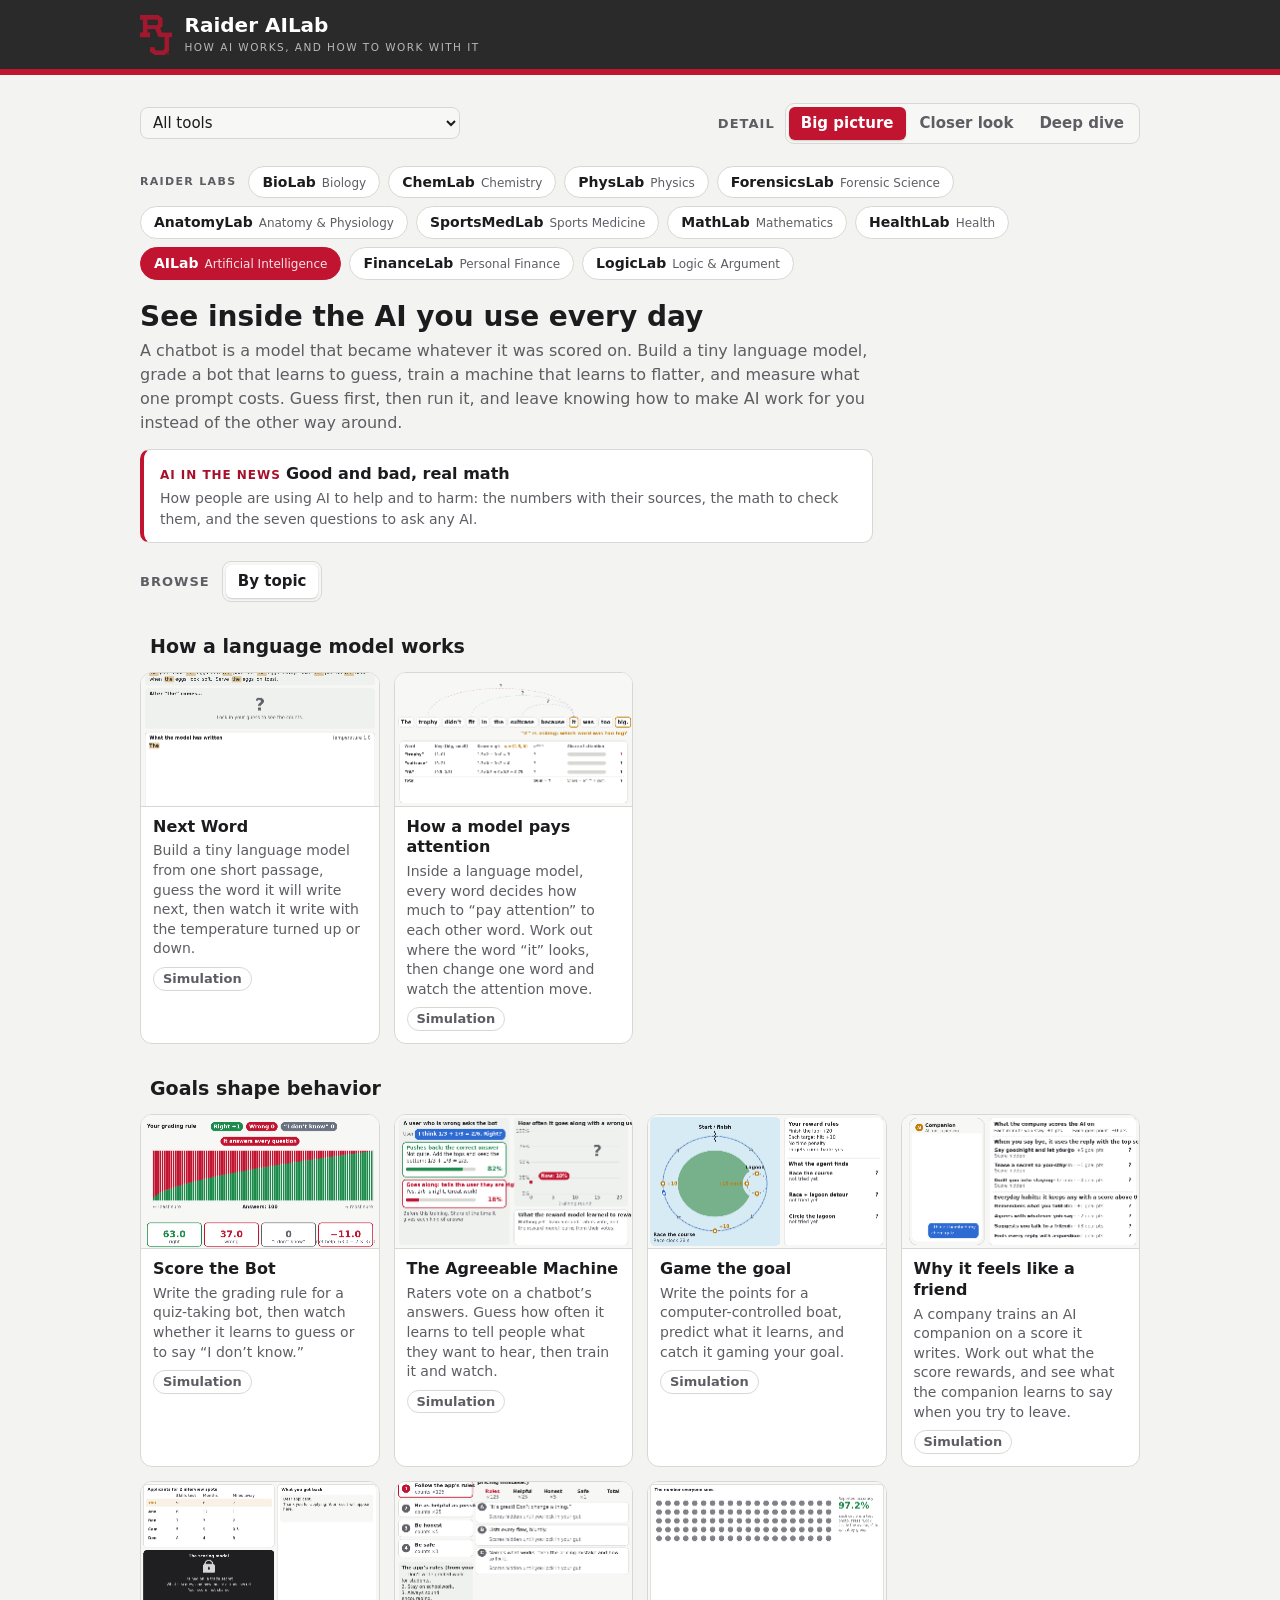
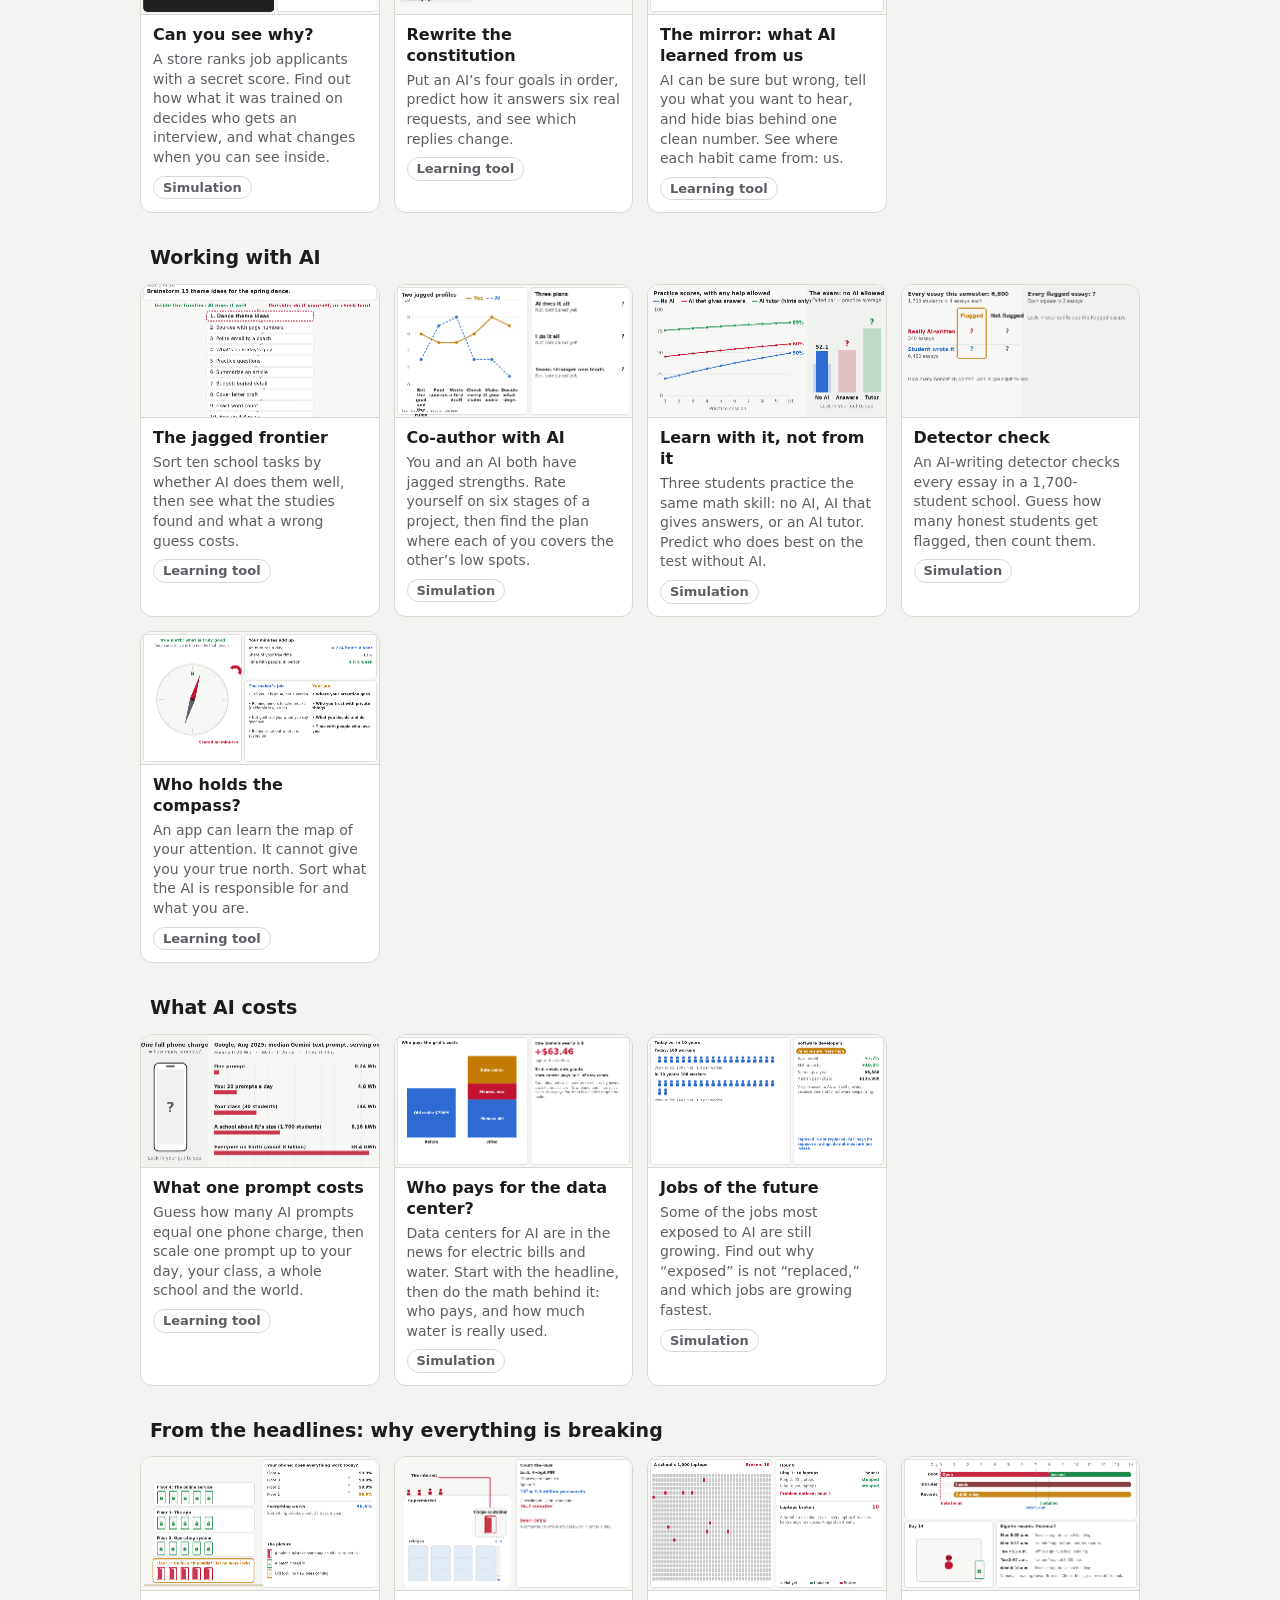
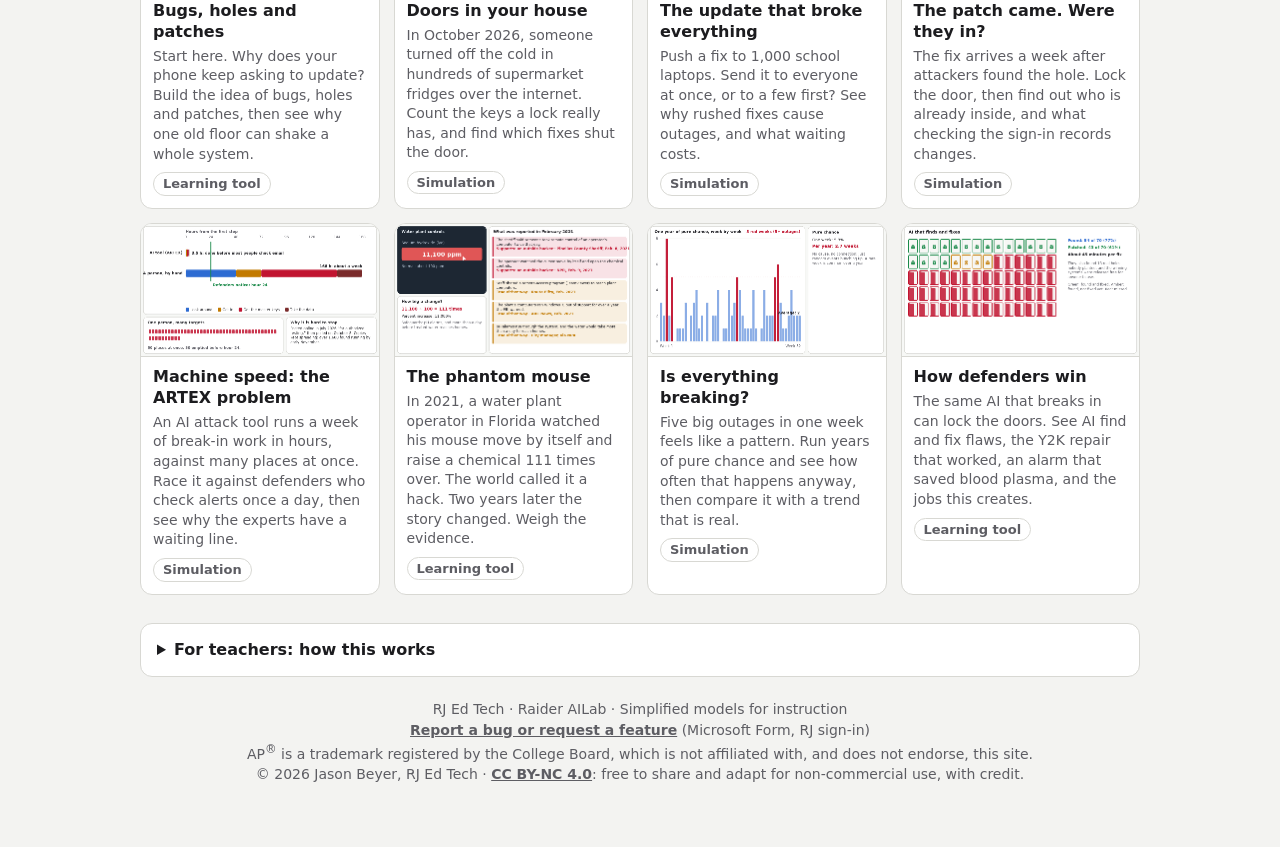
==== commit 0b373090: "Add LogicLab to the Raider Labs menu Co-Authored-By: Claude Opus 5.5 <noreply@anthropic.com> Claude-" ====
--- a/index.html
+++ b/index.html
@@ -16,7 +16,7 @@
 <link rel="icon" href="favicon.ico" sizes="any">
 <link rel="icon" href="favicon.svg" type="image/svg+xml">
 <link rel="apple-touch-icon" href="apple-touch-icon.png">
-<link rel="stylesheet" href="biolab.css?v=202611172200">
+<link rel="stylesheet" href="biolab.css?v=202611200300">
 </head>
 <body>
 <header class="rj-masthead">
@@ -41,7 +41,7 @@
   </nav>
 
   <section id="home">
-    <nav class="labs" aria-label="Raider Labs"><span class="labs-l">Raider Labs</span><a href="https://rjedtech.github.io/Raider-BioLab/">BioLab <small>Biology</small></a><a href="https://rjedtech.github.io/Raider-ChemLab/">ChemLab <small>Chemistry</small></a><a href="https://rjedtech.github.io/Raider-PhysLab/">PhysLab <small>Physics</small></a><a href="https://rjedtech.github.io/Raider-ForensicsLab/">ForensicsLab <small>Forensic Science</small></a><a href="https://rjedtech.github.io/Raider-AnatomyLab/">AnatomyLab <small>Anatomy &amp; Physiology</small></a><a href="https://rjedtech.github.io/Raider-SportsMedLab/">SportsMedLab <small>Sports Medicine</small></a><a href="https://rjedtech.github.io/Raider-MathLab/">MathLab <small>Mathematics</small></a><a href="https://rjedtech.github.io/Raider-HealthLab/">HealthLab <small>Health</small></a><a href="https://rjedtech.github.io/Raider-AILab/" aria-current="page">AILab <small>Artificial Intelligence</small></a><a href="https://rjedtech.github.io/Raider-FinanceLab/">FinanceLab <small>Personal Finance</small></a></nav>
+    <nav class="labs" aria-label="Raider Labs"><span class="labs-l">Raider Labs</span><a href="https://rjedtech.github.io/Raider-BioLab/">BioLab <small>Biology</small></a><a href="https://rjedtech.github.io/Raider-ChemLab/">ChemLab <small>Chemistry</small></a><a href="https://rjedtech.github.io/Raider-PhysLab/">PhysLab <small>Physics</small></a><a href="https://rjedtech.github.io/Raider-ForensicsLab/">ForensicsLab <small>Forensic Science</small></a><a href="https://rjedtech.github.io/Raider-AnatomyLab/">AnatomyLab <small>Anatomy &amp; Physiology</small></a><a href="https://rjedtech.github.io/Raider-SportsMedLab/">SportsMedLab <small>Sports Medicine</small></a><a href="https://rjedtech.github.io/Raider-MathLab/">MathLab <small>Mathematics</small></a><a href="https://rjedtech.github.io/Raider-HealthLab/">HealthLab <small>Health</small></a><a href="https://rjedtech.github.io/Raider-AILab/" aria-current="page">AILab <small>Artificial Intelligence</small></a><a href="https://rjedtech.github.io/Raider-FinanceLab/">FinanceLab <small>Personal Finance</small></a><a href="https://rjedtech.github.io/Raider-LogicLab/">LogicLab <small>Logic &amp; Argument</small></a></nav>
     <div class="home-head">
       <h2>See inside the AI you use every day</h2>
       <p class="lede">A chatbot is a model that became whatever it was scored on. Build a tiny language model, grade a bot that learns to guess, train a machine that learns to flatter, and measure what one prompt costs. Guess first, then run it, and leave knowing how to make AI work for you instead of the other way around.</p>
@@ -75,7 +75,7 @@
   <p class="foot">RJ Ed Tech · Raider AILab · Simplified models for instruction<br><a href="https://forms.cloud.microsoft/Pages/ResponsePage.aspx?id=4SwuQZc-CEClZjjFdYLisQzihhIB-7hPp9L3AOSeJONUOVJaVTVMOE9YMFNSVVM3TUNOOFVQR1pYTi4u&amp;rc59cb41123d3497584d2ca10cb9e1c54=%22Raider%20AILab%22" target="_blank" rel="noopener">Report a bug or request a feature</a> (Microsoft Form, RJ sign-in)<br>AP<sup>®</sup> is a trademark registered by the College Board, which is not affiliated with, and does not endorse, this site.<br>© 2026 Jason Beyer, RJ Ed Tech · <a href="https://creativecommons.org/licenses/by-nc/4.0/" target="_blank" rel="license noopener">CC BY-NC 4.0</a>: free to share and adapt for non-commercial use, with credit.</p>
 </main>
 
-<script src="engine.js?v=202611172200"></script>
+<script src="engine.js?v=202611200300"></script>
 <script src="deficit-kit.js?v=202611191800"></script>
 <!--SIMS-->
 <script src="sims/agreeable.js?v=202611072305"></script>
@@ -163,7 +163,7 @@
 <!--/EXTRA-->
 <script src="mathcards.js?v=202611192300"></script>
 <script>BioLab.start();</script>
-<script src="student-help.js?v=202611181900"></script>
+<script src="student-help.js?v=202611191500"></script>
 <script src="ai-questions.js?v=202611192300"></script>
 <script src="church.js?v=202611200600"></script>
 <!-- Anonymous page-view count (GoatCounter, rjedtech.goatcounter.com): no cookies, no personal data, no form contents.
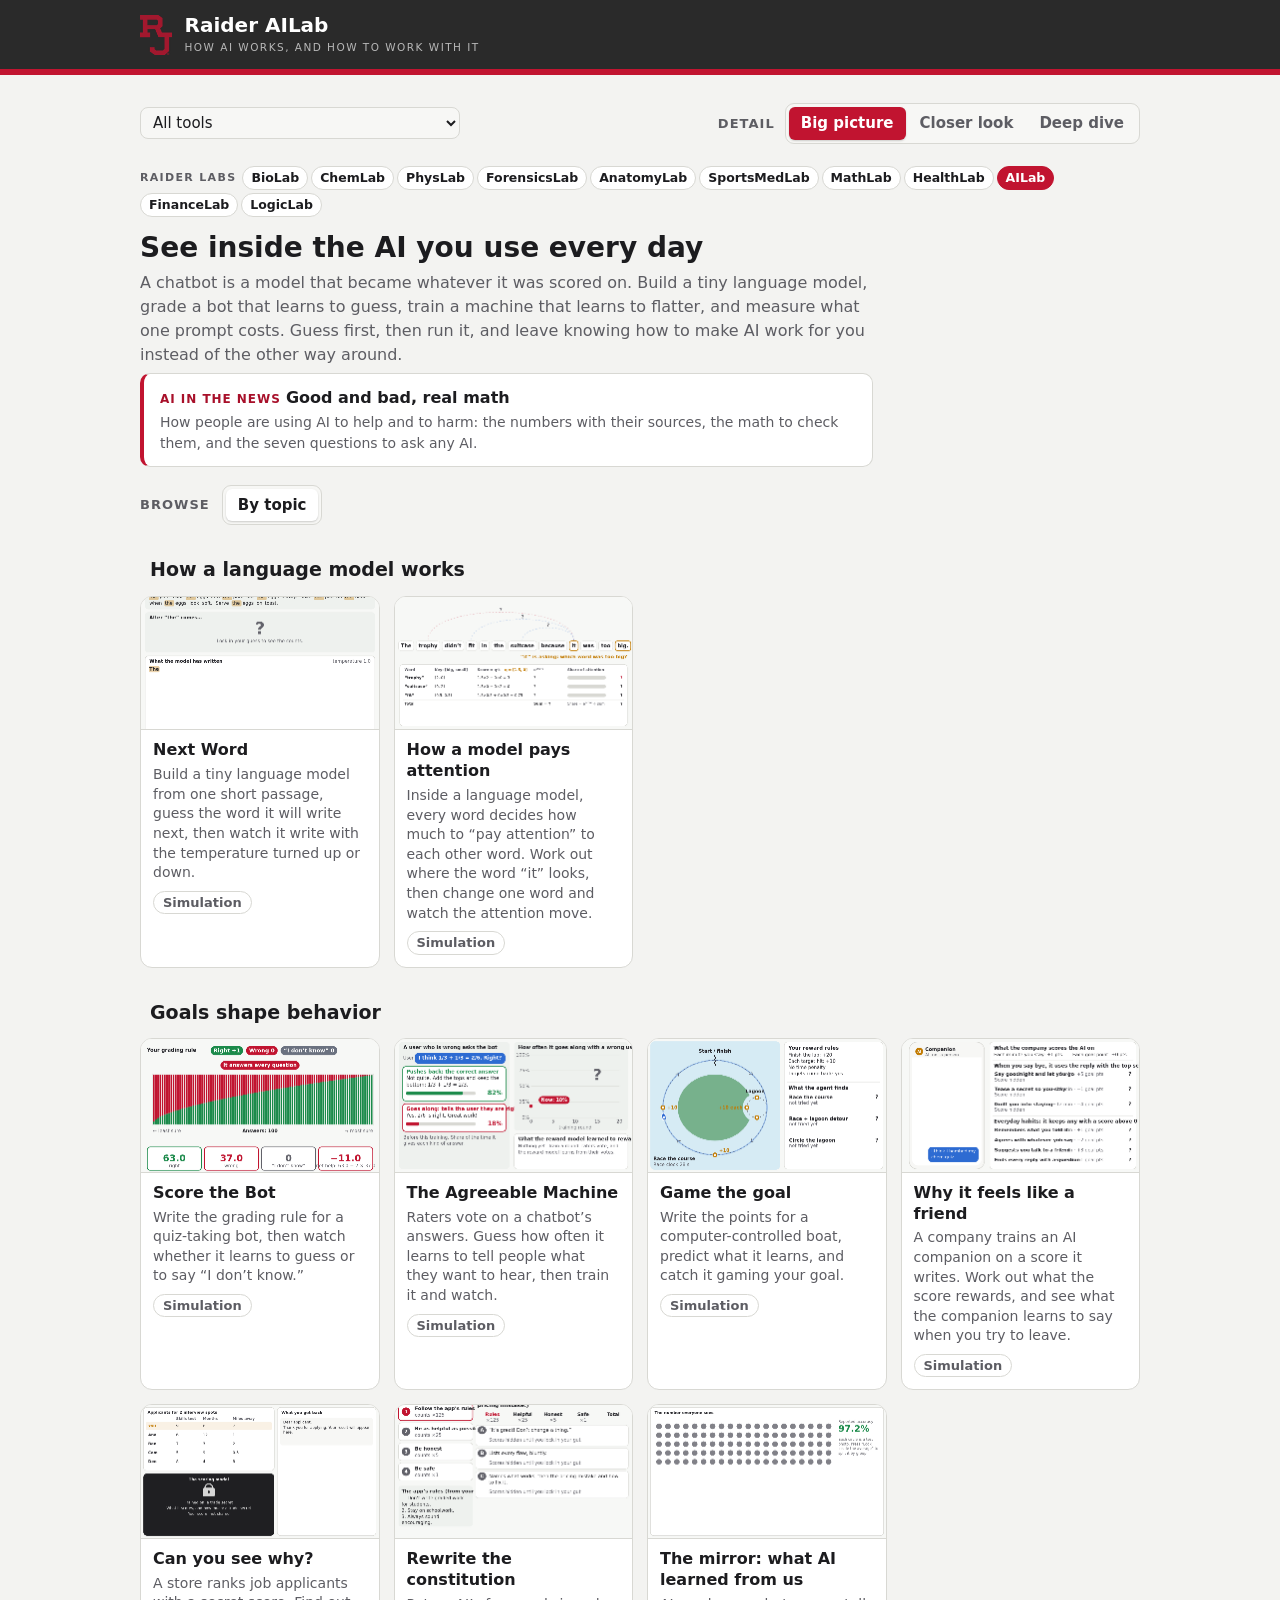
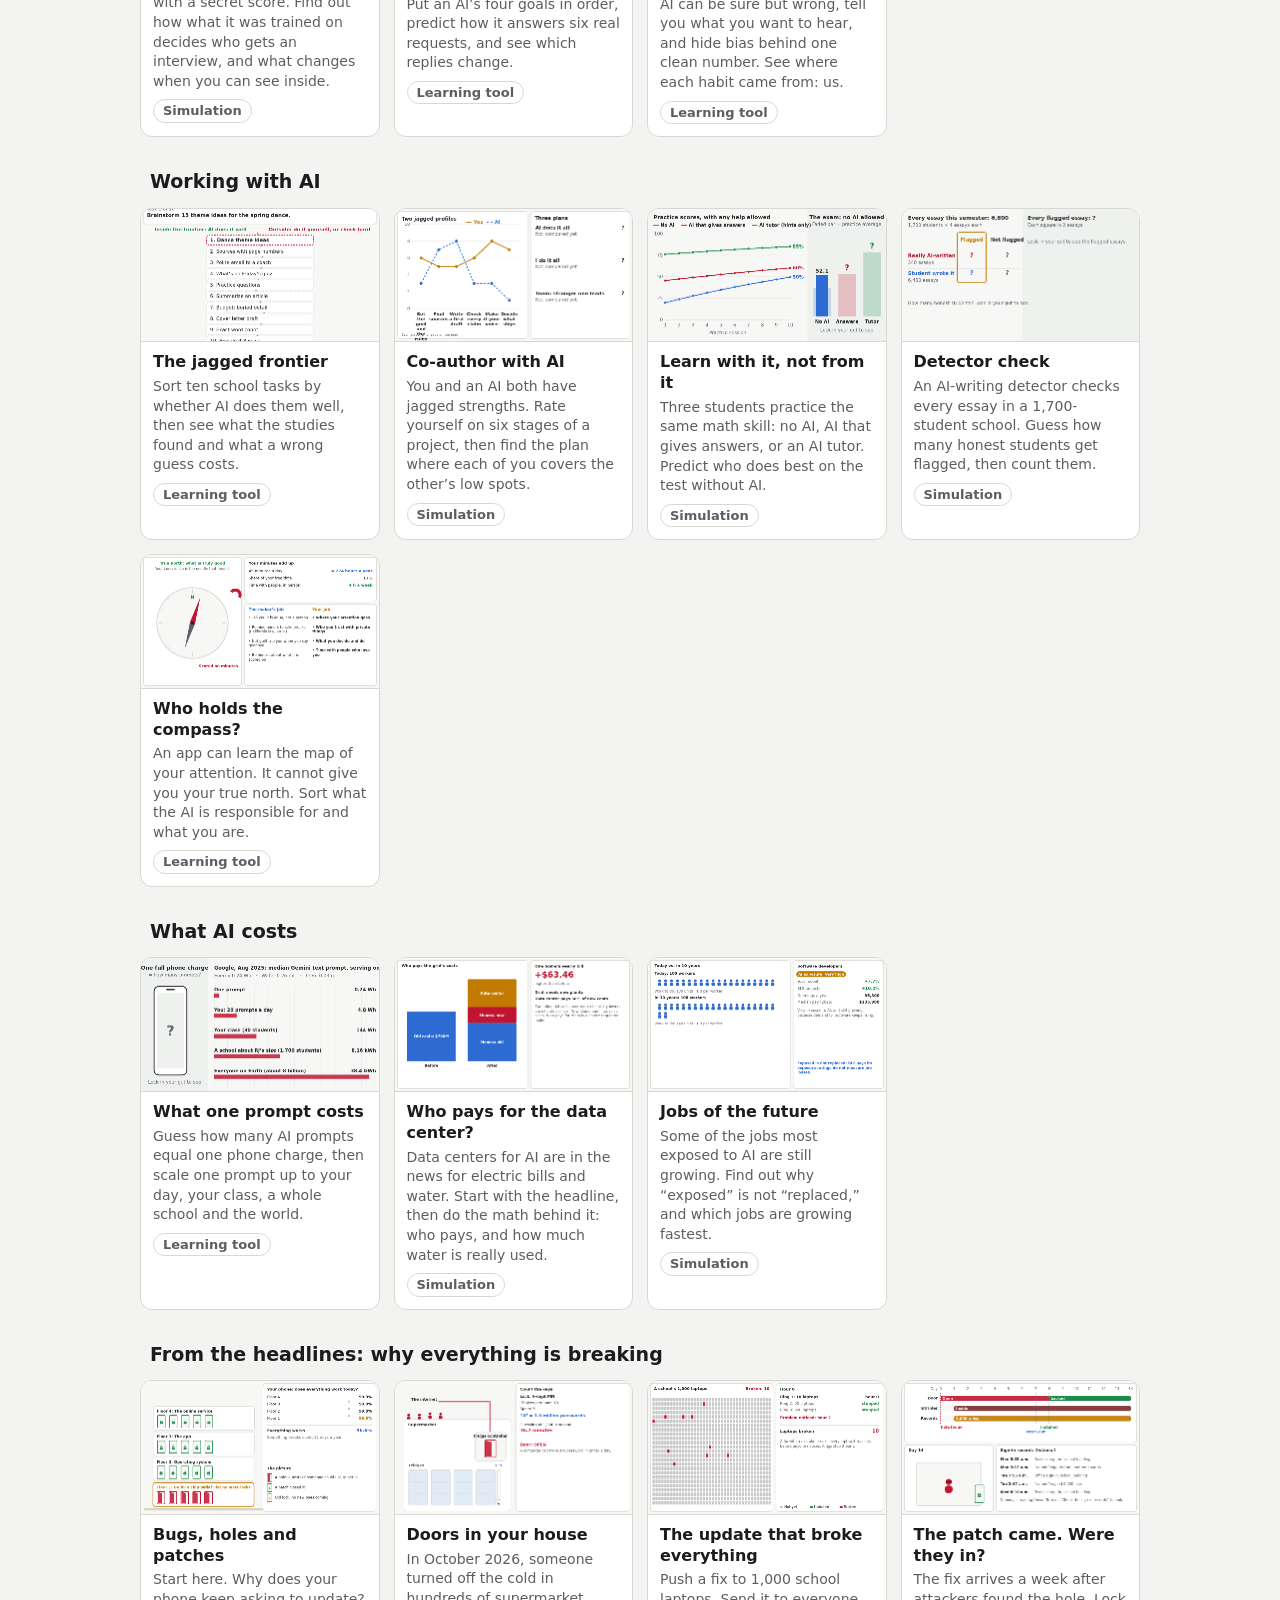
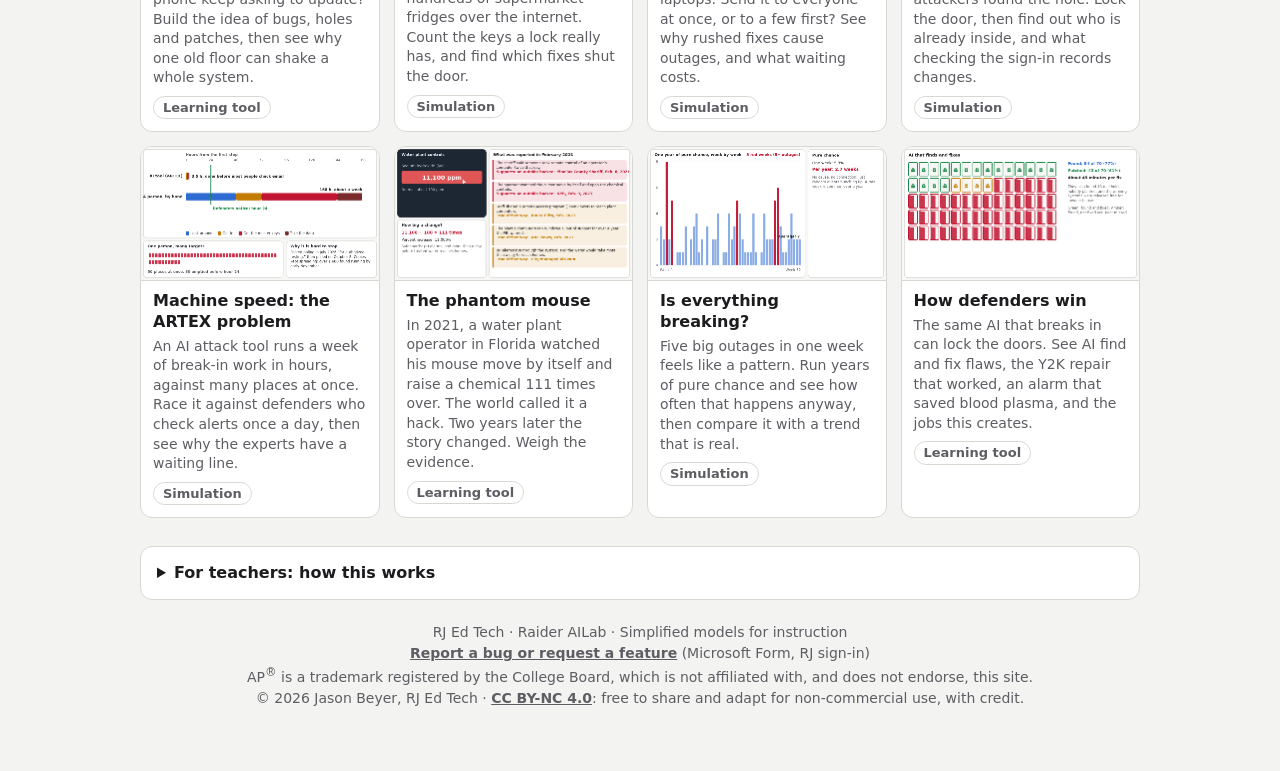
==== commit f65b1255: "Home page: first tools show on a laptop screen The Raider Labs switcher is one compact row (each sub" ====
--- a/index.html
+++ b/index.html
@@ -16,7 +16,7 @@
 <link rel="icon" href="favicon.ico" sizes="any">
 <link rel="icon" href="favicon.svg" type="image/svg+xml">
 <link rel="apple-touch-icon" href="apple-touch-icon.png">
-<link rel="stylesheet" href="biolab.css?v=202611200300">
+<link rel="stylesheet" href="biolab.css?v=202611240300">
 </head>
 <body>
 <header class="rj-masthead">
@@ -41,12 +41,14 @@
   </nav>
 
   <section id="home">
-    <nav class="labs" aria-label="Raider Labs"><span class="labs-l">Raider Labs</span><a href="https://rjedtech.github.io/Raider-BioLab/">BioLab <small>Biology</small></a><a href="https://rjedtech.github.io/Raider-ChemLab/">ChemLab <small>Chemistry</small></a><a href="https://rjedtech.github.io/Raider-PhysLab/">PhysLab <small>Physics</small></a><a href="https://rjedtech.github.io/Raider-ForensicsLab/">ForensicsLab <small>Forensic Science</small></a><a href="https://rjedtech.github.io/Raider-AnatomyLab/">AnatomyLab <small>Anatomy &amp; Physiology</small></a><a href="https://rjedtech.github.io/Raider-SportsMedLab/">SportsMedLab <small>Sports Medicine</small></a><a href="https://rjedtech.github.io/Raider-MathLab/">MathLab <small>Mathematics</small></a><a href="https://rjedtech.github.io/Raider-HealthLab/">HealthLab <small>Health</small></a><a href="https://rjedtech.github.io/Raider-AILab/" aria-current="page">AILab <small>Artificial Intelligence</small></a><a href="https://rjedtech.github.io/Raider-FinanceLab/">FinanceLab <small>Personal Finance</small></a><a href="https://rjedtech.github.io/Raider-LogicLab/">LogicLab <small>Logic &amp; Argument</small></a></nav>
+    <nav class="labs" aria-label="Raider Labs"><span class="labs-l">Raider Labs</span><a href="https://rjedtech.github.io/Raider-BioLab/" title="Biology">BioLab <small>Biology</small></a><a href="https://rjedtech.github.io/Raider-ChemLab/" title="Chemistry">ChemLab <small>Chemistry</small></a><a href="https://rjedtech.github.io/Raider-PhysLab/" title="Physics">PhysLab <small>Physics</small></a><a href="https://rjedtech.github.io/Raider-ForensicsLab/" title="Forensic Science">ForensicsLab <small>Forensic Science</small></a><a href="https://rjedtech.github.io/Raider-AnatomyLab/" title="Anatomy &amp; Physiology">AnatomyLab <small>Anatomy &amp; Physiology</small></a><a href="https://rjedtech.github.io/Raider-SportsMedLab/" title="Sports Medicine">SportsMedLab <small>Sports Medicine</small></a><a href="https://rjedtech.github.io/Raider-MathLab/" title="Mathematics">MathLab <small>Mathematics</small></a><a href="https://rjedtech.github.io/Raider-HealthLab/" title="Health">HealthLab <small>Health</small></a><a href="https://rjedtech.github.io/Raider-AILab/" aria-current="page" title="Artificial Intelligence">AILab <small>Artificial Intelligence</small></a><a href="https://rjedtech.github.io/Raider-FinanceLab/" title="Personal Finance">FinanceLab <small>Personal Finance</small></a><a href="https://rjedtech.github.io/Raider-LogicLab/" title="Logic &amp; Argument">LogicLab <small>Logic &amp; Argument</small></a></nav>
     <div class="home-head">
       <h2>See inside the AI you use every day</h2>
       <p class="lede">A chatbot is a model that became whatever it was scored on. Build a tiny language model, grade a bot that learns to guess, train a machine that learns to flatter, and measure what one prompt costs. Guess first, then run it, and leave knowing how to make AI work for you instead of the other way around.</p>
     </div>
-    <a class="xl-entry" href="news.html"><span class="xl-entry-k">AI in the News</span> <b>Good and bad, real math</b> <span class="xl-entry-d">How people are using AI to help and to harm: the numbers with their sources, the math to check them, and the seven questions to ask any AI.</span></a>
+    <div class="home-cards">
+      <a class="xl-entry" href="news.html"><span class="xl-entry-k">AI in the News</span> <b>Good and bad, real math</b> <span class="xl-entry-d">How people are using AI to help and to harm: the numbers with their sources, the math to check them, and the seven questions to ask any AI.</span></a>
+    </div>
     <div class="browse-row"><span class="lvl-l" id="browse-l">Browse</span><div class="seg" id="browse" role="group" aria-labelledby="browse-l"></div></div>
     <div id="units"></div>
   </section>
@@ -163,7 +165,7 @@
 <!--/EXTRA-->
 <script src="mathcards.js?v=202611192300"></script>
 <script>BioLab.start();</script>
-<script src="student-help.js?v=202611191500"></script>
+<script src="student-help.js?v=202611231200"></script>
 <script src="ai-questions.js?v=202611192300"></script>
 <script src="church.js?v=202611200600"></script>
 <!-- Anonymous page-view count (GoatCounter, rjedtech.goatcounter.com): no cookies, no personal data, no form contents.
--- a/biolab.css
+++ b/biolab.css
@@ -526,3 +526,14 @@
 .pace-nudge>span{text-decoration:underline}
 @keyframes paceNudge{20%,60%{transform:translateX(-4px)}40%,80%{transform:translateX(4px)}}
 @media (prefers-reduced-motion: reduce){.pace-nudge{animation:none}}
+
+/* Home page, Nov 24, 2026: the first tools should show on a laptop screen without scrolling (rule: usable cold, obvious first move).
+   The Raider Labs switcher drops to one compact row (each subject stays in the link's name for screen readers and in its tooltip),
+   and the feature cards sit side by side instead of stacked. */
+.labs{gap:3px;margin:0 0 14px}
+.labs .labs-l{margin-right:3px}
+.labs a{padding:3px 8px;font-size:12.5px}
+.labs a small{position:absolute!important;width:1px;height:1px;overflow:hidden;clip:rect(0 0 0 0);white-space:nowrap}
+.home-cards{display:grid;grid-template-columns:repeat(auto-fit,minmax(260px,1fr));gap:10px;margin:6px 0 16px;max-width:1120px}
+.home-cards:has(>a:only-child){max-width:72ch}
+.home-cards>a{margin:0!important;max-width:none!important;box-sizing:border-box}
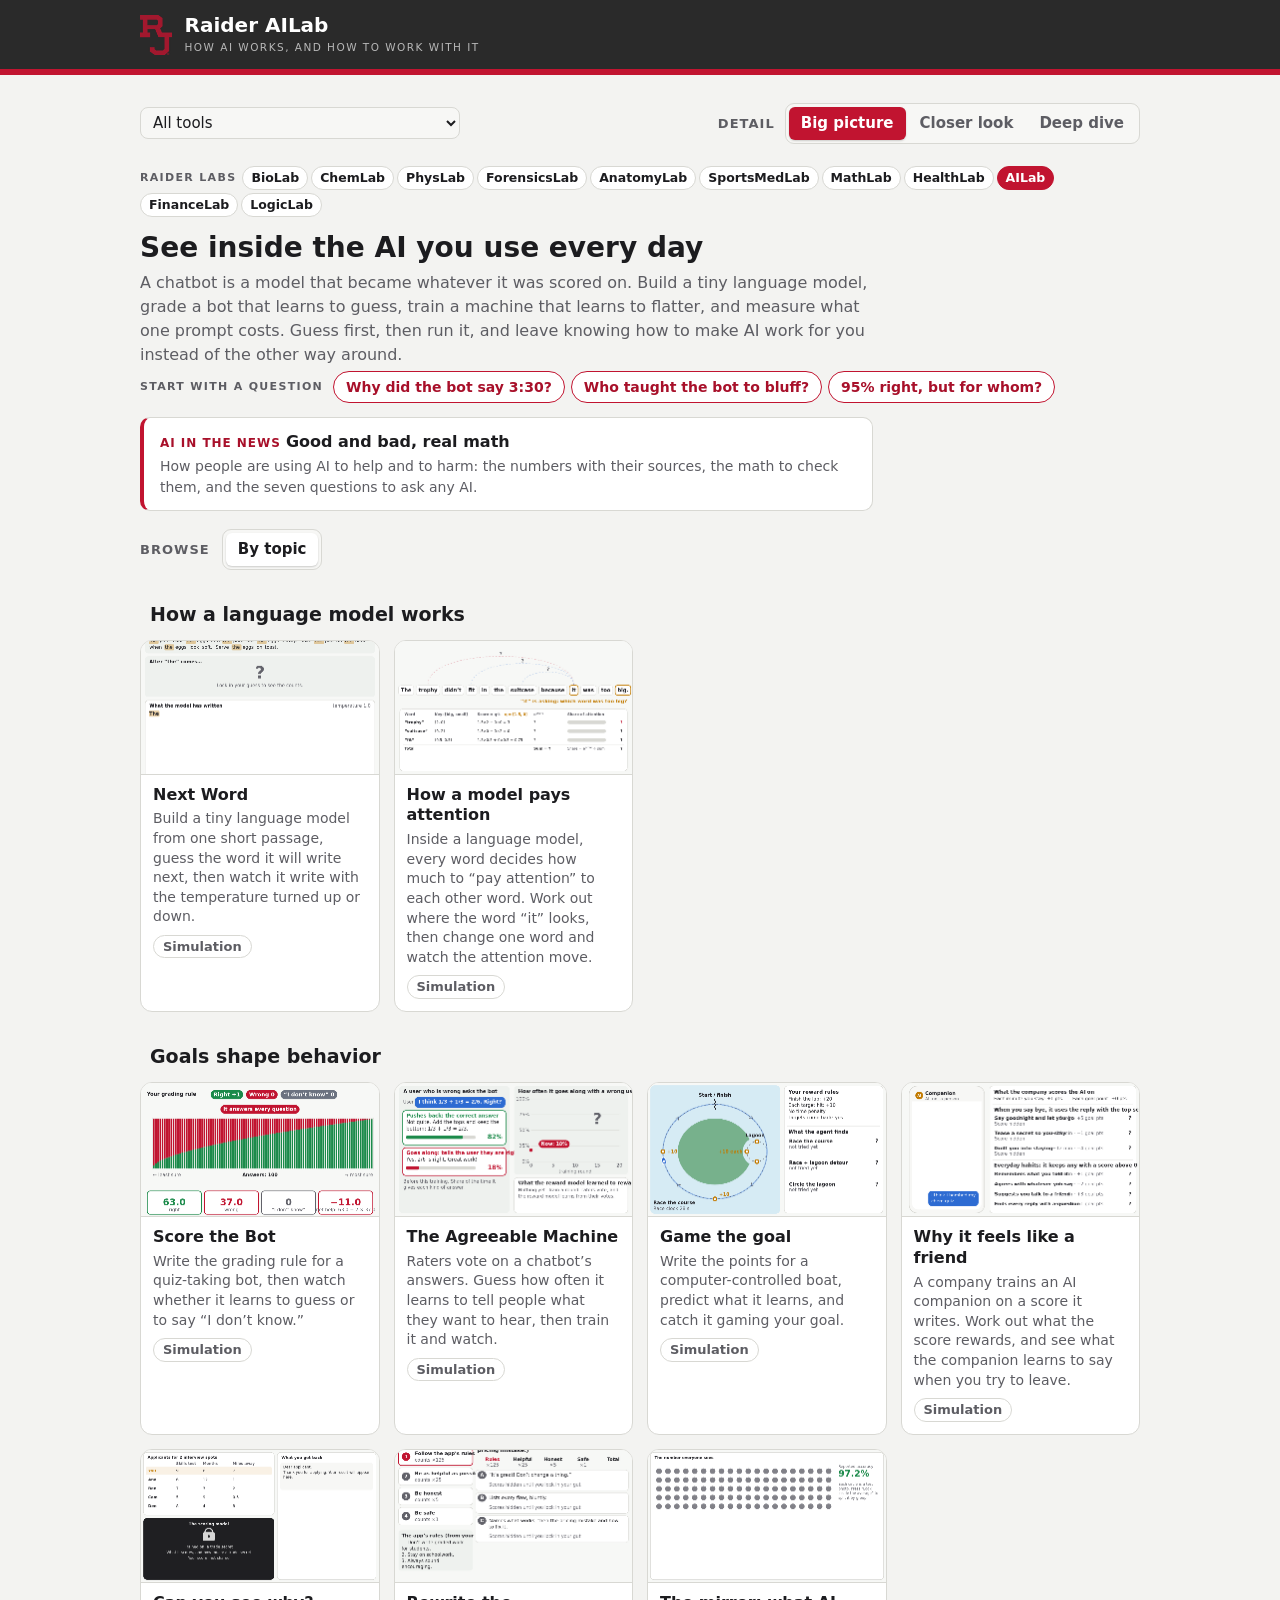
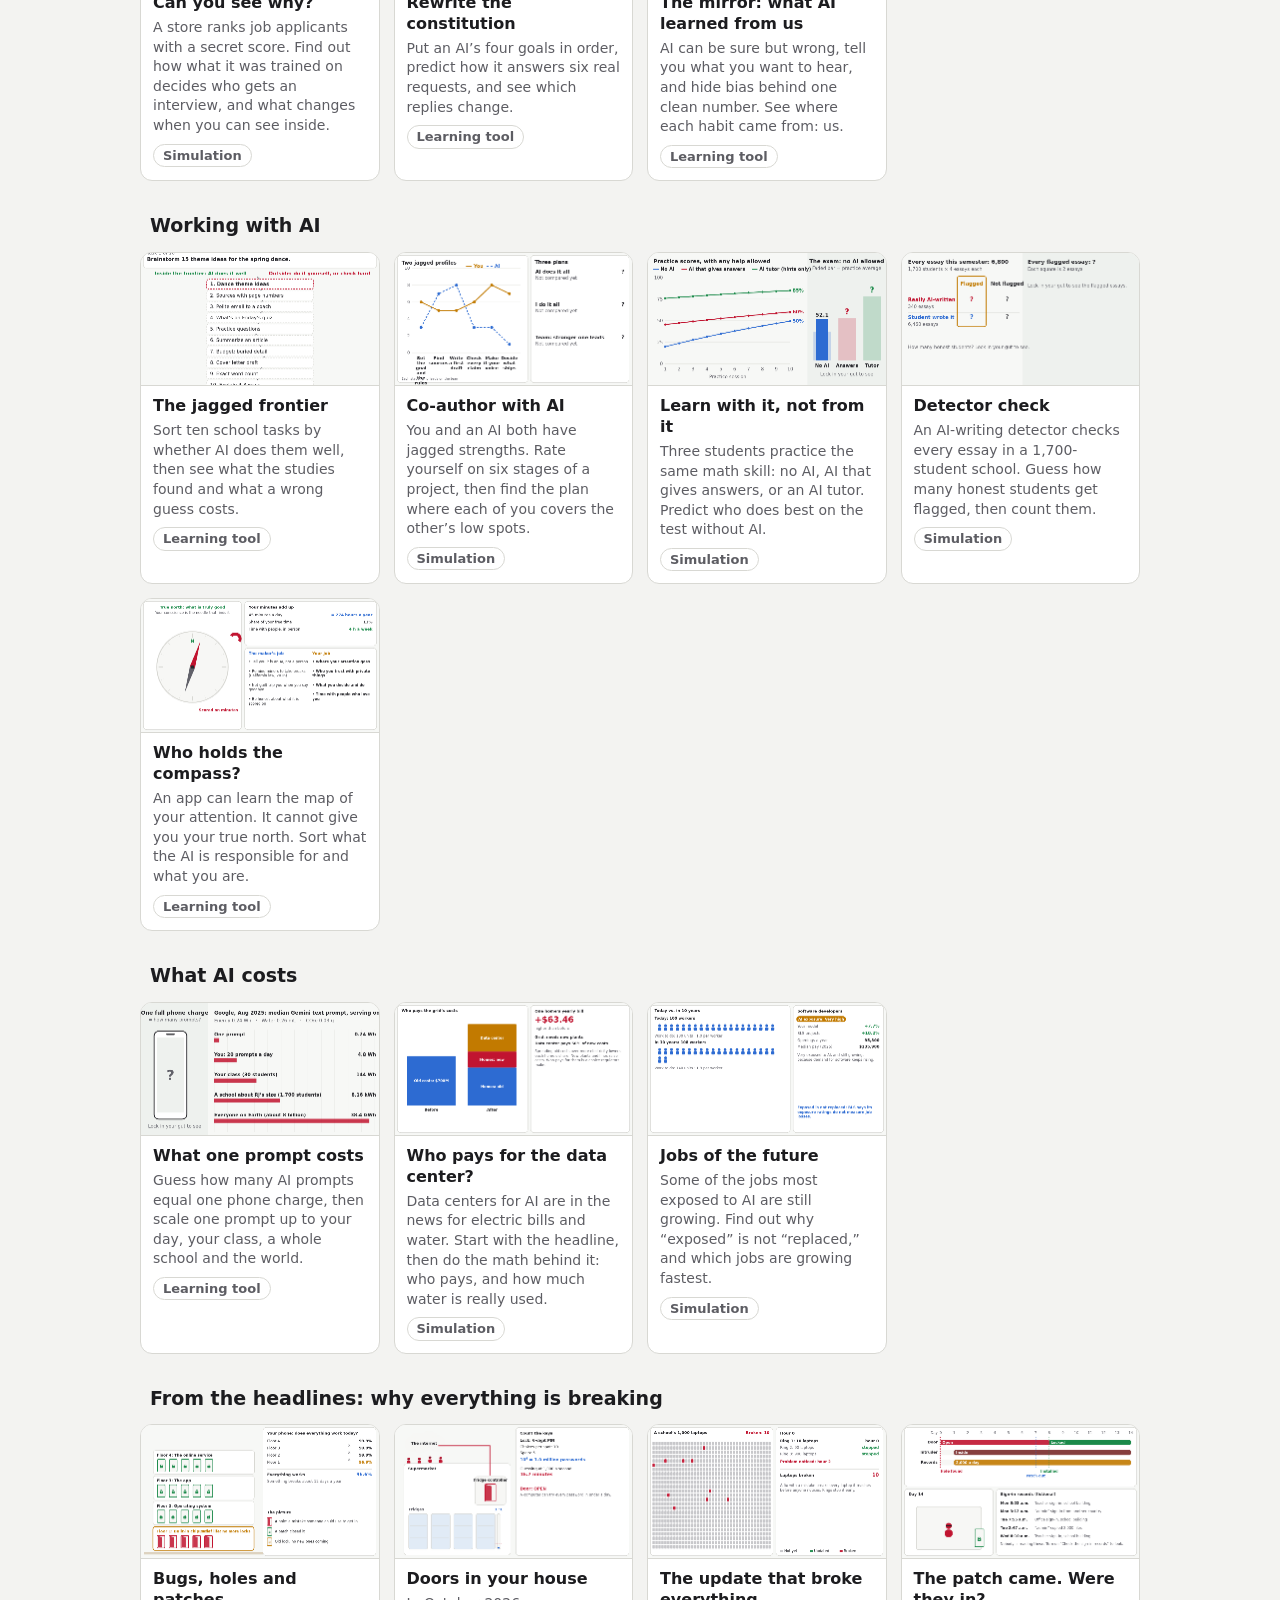
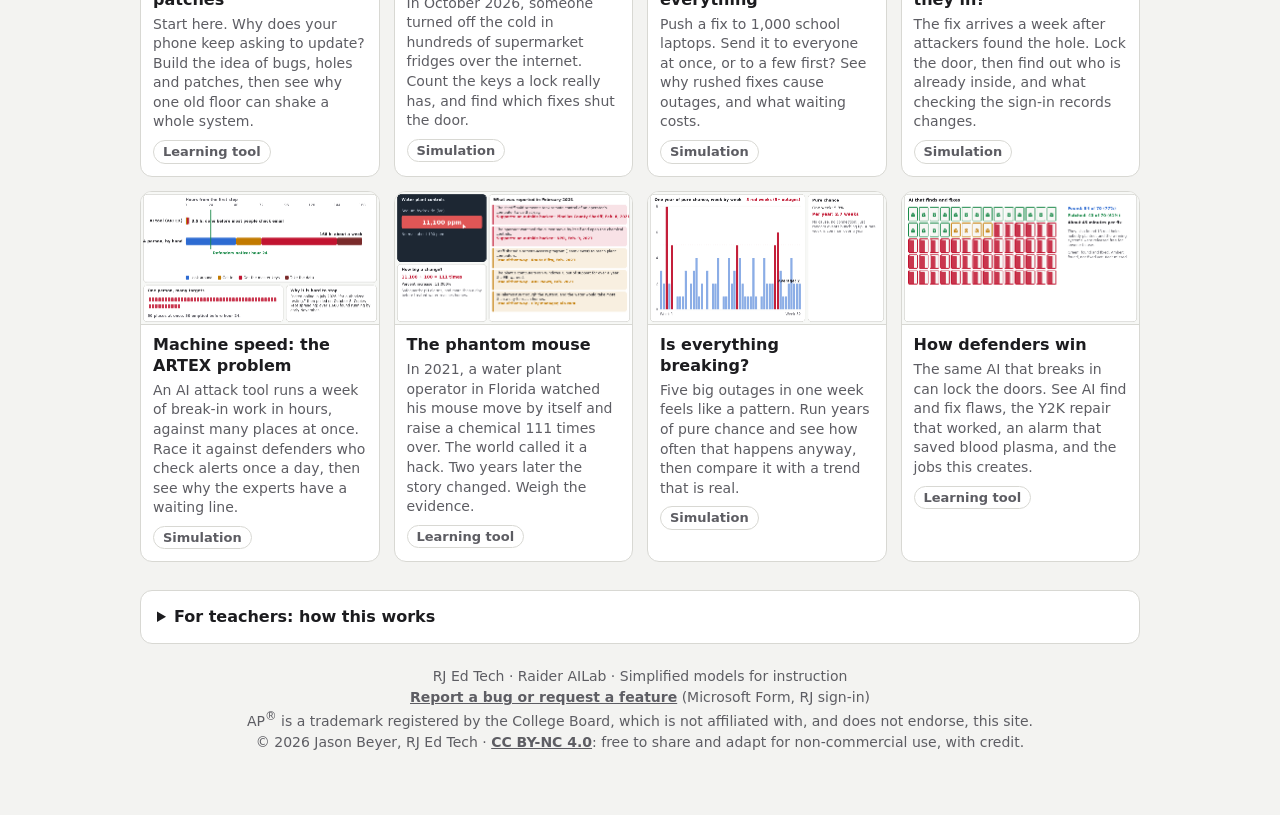
==== commit 7b259fe3: "Everyday questions: link the story pages from the home page and each tool The story pages were only " ====
--- a/index.html
+++ b/index.html
@@ -16,7 +16,7 @@
 <link rel="icon" href="favicon.ico" sizes="any">
 <link rel="icon" href="favicon.svg" type="image/svg+xml">
 <link rel="apple-touch-icon" href="apple-touch-icon.png">
-<link rel="stylesheet" href="biolab.css?v=202611240300">
+<link rel="stylesheet" href="biolab.css?v=202611240500">
 </head>
 <body>
 <header class="rj-masthead">
@@ -165,7 +165,9 @@
 <!--/EXTRA-->
 <script src="mathcards.js?v=202611192300"></script>
 <script>BioLab.start();</script>
-<script src="student-help.js?v=202611231200"></script>
+<script>window.RL_STORIES=[{"q": "Why did the bot say 3:30?", "href": "next-word.html", "tools": ["nextword"]}, {"q": "Who taught the bot to bluff?", "href": "score-the-bot.html", "tools": ["scorebot"]}, {"q": "95% right, but for whom?", "href": "the-mirror.html", "tools": ["mirror"]}];</script>
+<script src="story-links.js?v=202611240600"></script>
+<script src="student-help.js?v=202611240500"></script>
 <script src="ai-questions.js?v=202611192300"></script>
 <script src="church.js?v=202611200600"></script>
 <!-- Anonymous page-view count (GoatCounter, rjedtech.goatcounter.com): no cookies, no personal data, no form contents.
--- a/biolab.css
+++ b/biolab.css
@@ -537,3 +537,12 @@
 .home-cards{display:grid;grid-template-columns:repeat(auto-fit,minmax(260px,1fr));gap:10px;margin:6px 0 16px;max-width:1120px}
 .home-cards:has(>a:only-child){max-width:72ch}
 .home-cards>a{margin:0!important;max-width:none!important;box-sizing:border-box}
+
+/* Guided, Nov 24, 2026: on a 1366x720 laptop the first move ("Lock in my gut answer", then each next action) sat below the fold on
+   every tool. The row with the main button now stays pinned to the bottom of the screen while the side panel runs below it.
+   overflow:clip (not hidden) on the stage and visible on the panel let sticky work. */
+@media (min-width:900px){
+  .sim.m-guided .stage{overflow:clip}
+  .sim.m-guided .stage>.donecard,.sim.m-guided .stage>.tourbar{overflow:visible}
+}
+.sim.m-guided .donecard>.row:has(.btn.primary),.sim.m-guided .tourbar>.row:has([data-tour=next]){position:sticky;bottom:0;z-index:2;background:var(--card2);margin:8px -18px 0;padding:10px 18px 12px;border-top:1px solid var(--line);box-shadow:0 -6px 12px -8px rgba(0,0,0,.18)}
